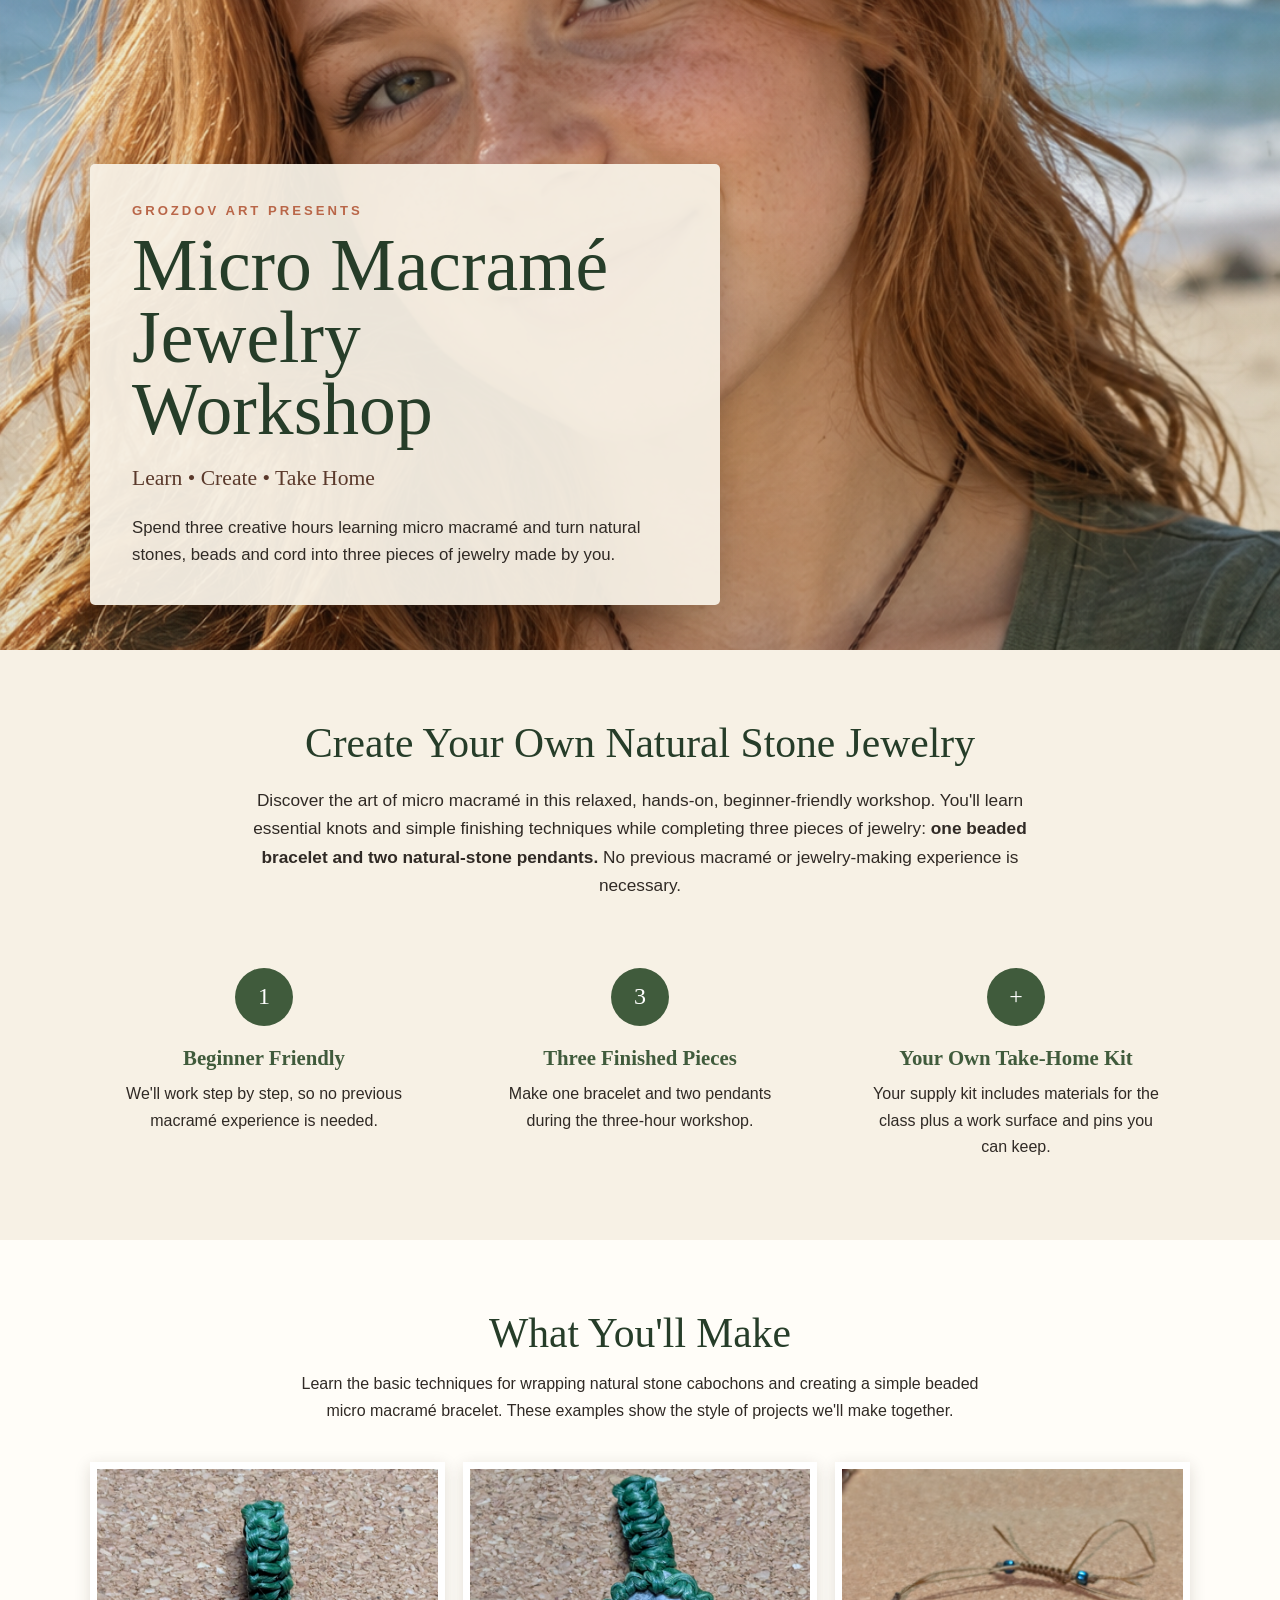
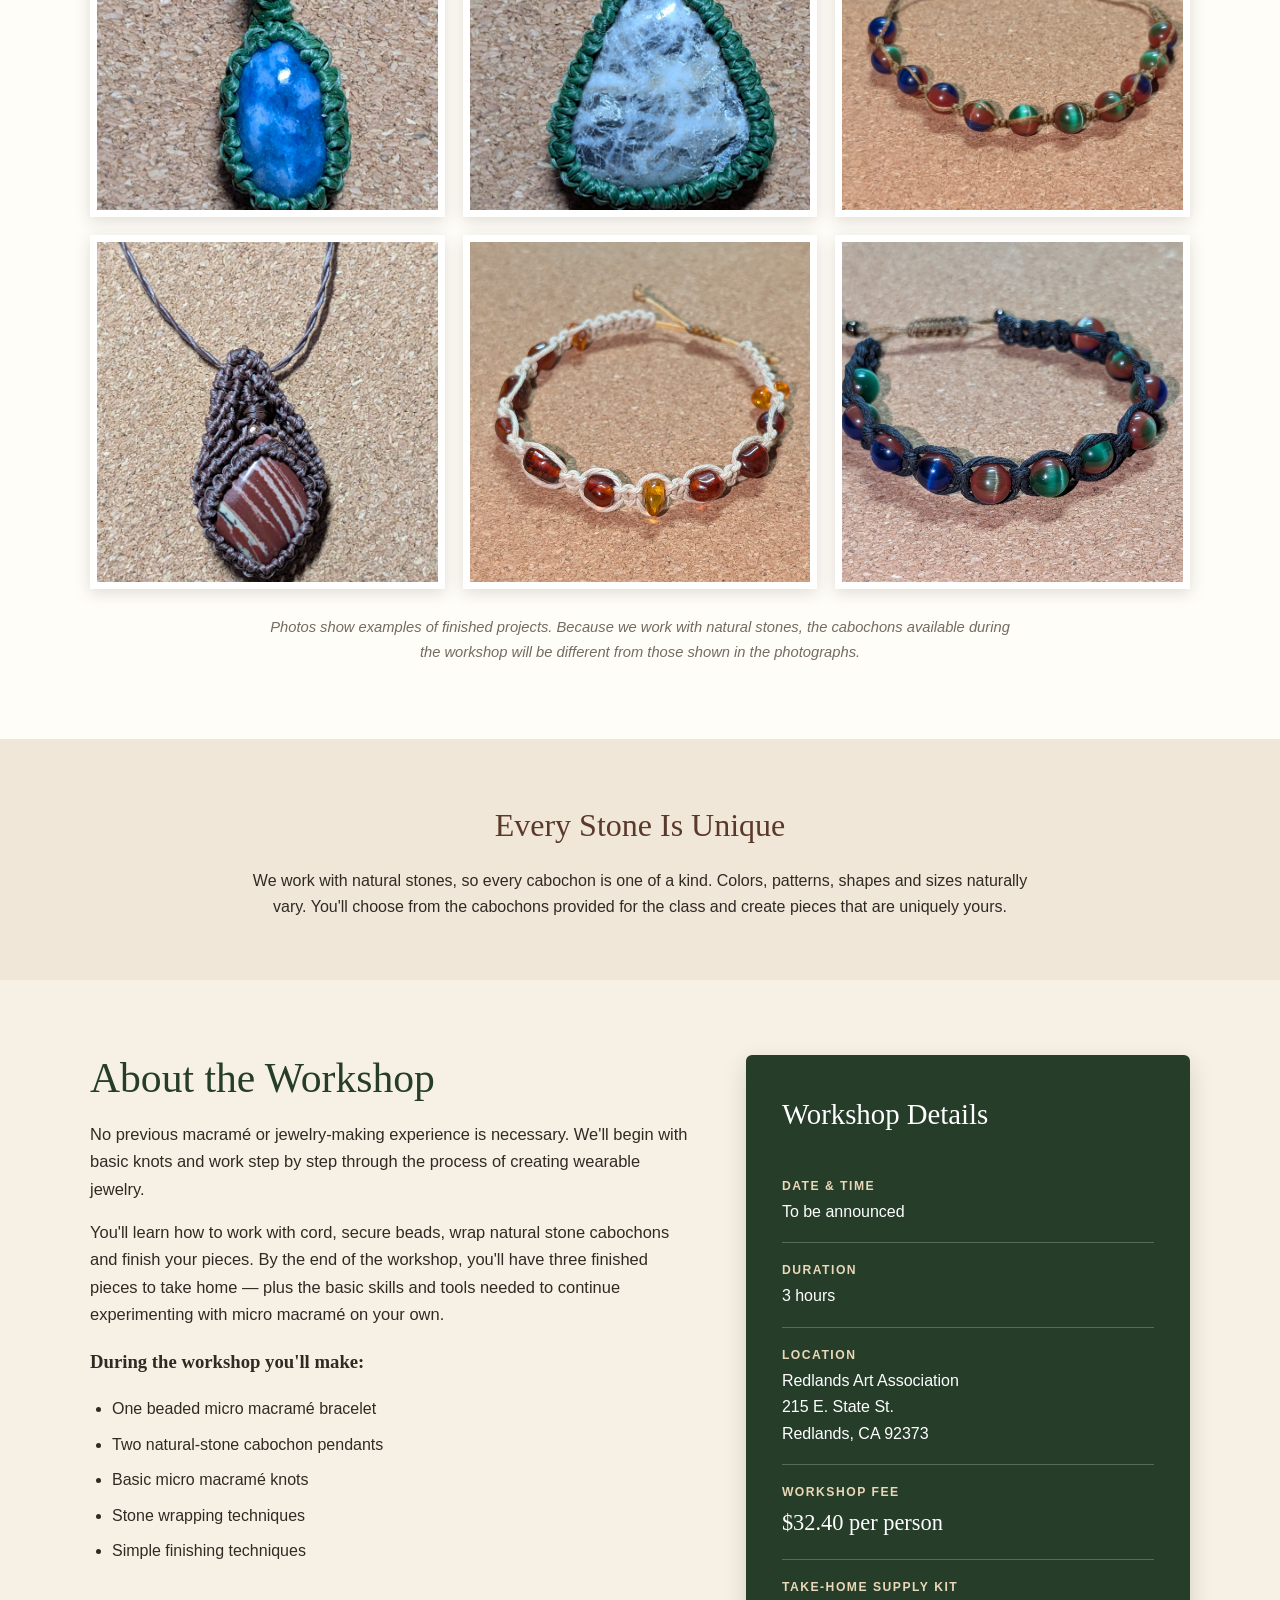
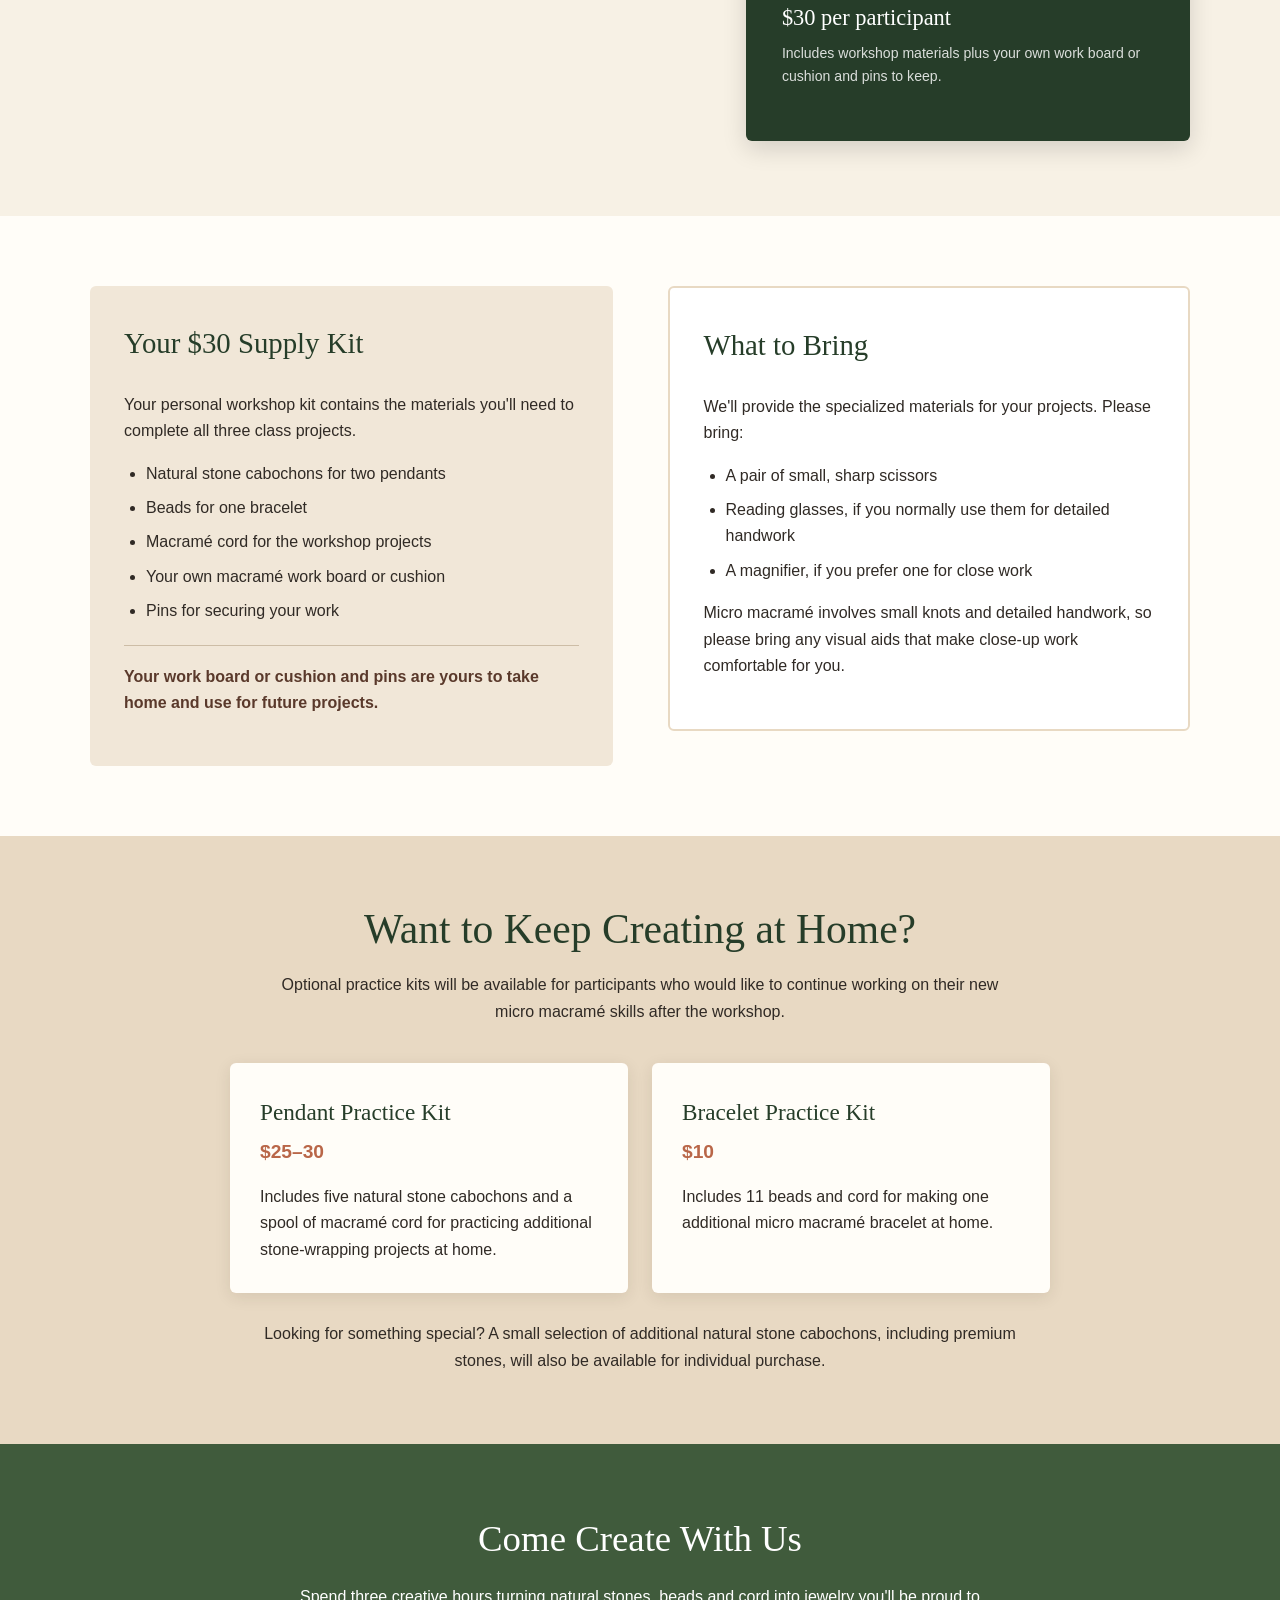
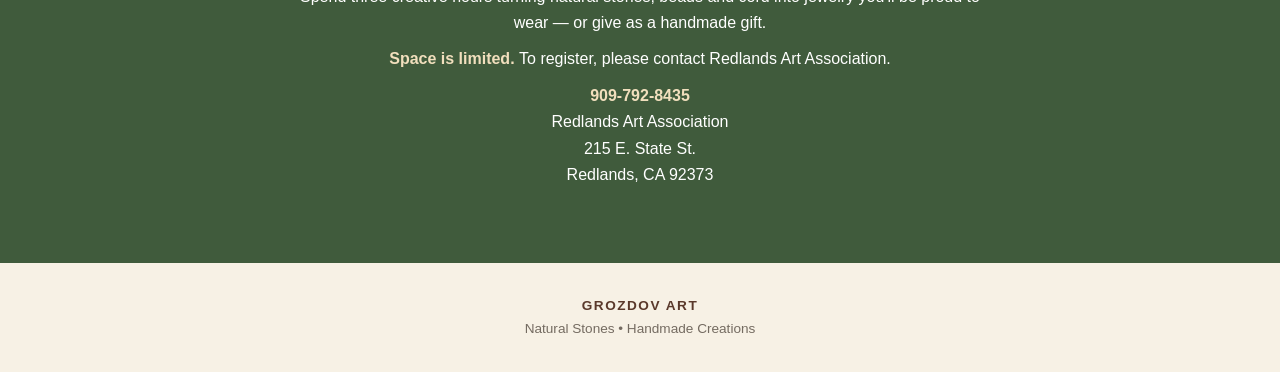
==== micromacrame/index.html @ fa41749c "Update index.html" ====
<!DOCTYPE html>
<html lang="en">
<head>
  <meta charset="UTF-8">
  <meta name="viewport" content="width=device-width, initial-scale=1.0">

  <!-- This page is intended for direct-link workshop promotion only -->
  <meta name="robots" content="noindex, nofollow, noarchive">

  <title>Micro Macramé Jewelry Workshop | Grozdov Art</title>

  <style>
    :root {
      --green: #405b3c;
      --dark-green: #263d29;
      --cream: #f7f1e5;
      --sand: #e8d9c3;
      --light-sand: #f1e7d8;
      --brown: #5a392b;
      --terracotta: #b96648;
      --text: #302a25;
      --muted: #746b61;
      --white: #fffdf8;
    }

    * {
      box-sizing: border-box;
    }

    html {
      scroll-behavior: smooth;
    }

    body {
      margin: 0;
      font-family: Arial, Helvetica, sans-serif;
      color: var(--text);
      background: var(--cream);
      line-height: 1.65;
    }

    img {
      max-width: 100%;
      display: block;
    }

    .container {
      width: min(1100px, 92%);
      margin: 0 auto;
    }

    h1,
    h2,
    h3 {
      font-family: Georgia, "Times New Roman", serif;
    }


    /* =========================
       HERO
       ========================= */

    .hero {
      min-height: 650px;
      display: flex;
      align-items: flex-end;

      background:
        linear-gradient(
          rgba(25, 40, 28, 0.06),
          rgba(25, 40, 28, 0.12)
        ),
        url("macrame-model.png") center 35% / cover no-repeat;
    }

    .hero-box {
      max-width: 630px;
      margin-bottom: 45px;
      padding: 36px 42px;

      background: rgba(247, 241, 229, 0.95);

      border-radius: 5px;

      box-shadow:
        0 8px 30px rgba(0, 0, 0, 0.16);
    }

    .eyebrow {
      color: var(--terracotta);
      text-transform: uppercase;
      letter-spacing: 3px;
      font-weight: bold;
      font-size: 0.82rem;
    }

    h1 {
      margin: 7px 0 8px;

      color: var(--dark-green);

      font-size: clamp(2.5rem, 6vw, 4.6rem);
      line-height: 0.98;
      font-weight: normal;
    }

    .subtitle {
      margin: 16px 0 8px;

      color: var(--brown);

      font-family: Georgia, "Times New Roman", serif;
      font-size: 1.35rem;
    }

    .hero-description {
      margin-bottom: 0;
      font-size: 1.05rem;
    }


    /* =========================
       INTRODUCTION
       ========================= */

    .intro {
      padding: 70px 0 60px;
      text-align: center;
    }

    .section-title {
      margin-top: 0;
      margin-bottom: 18px;

      color: var(--dark-green);

      font-size: clamp(2rem, 4vw, 2.6rem);
      font-weight: normal;
      line-height: 1.15;
    }

    .intro-text {
      max-width: 790px;
      margin: 0 auto;

      font-size: 1.08rem;
    }

    .highlights {
      display: grid;
      grid-template-columns: repeat(3, 1fr);

      gap: 28px;

      margin-top: 48px;
    }

    .highlight {
      padding: 20px 25px;
    }

    .highlight-icon {
      display: flex;
      align-items: center;
      justify-content: center;

      width: 58px;
      height: 58px;

      margin: 0 auto 15px;

      border-radius: 50%;

      background: var(--green);
      color: white;

      font-family: Georgia, serif;
      font-size: 1.5rem;
    }

    .highlight strong {
      display: block;

      margin-bottom: 6px;

      color: var(--green);

      font-family: Georgia, serif;
      font-size: 1.3rem;
    }


    /* =========================
       PROJECT GALLERY
       ========================= */

    .projects {
      padding: 70px 0 75px;

      background: var(--white);
    }

    .projects .section-title {
      text-align: center;
    }

    .projects-intro {
      max-width: 720px;

      margin: -5px auto 38px;

      text-align: center;
    }

    .project-grid {
      display: grid;
      grid-template-columns: repeat(3, 1fr);

      gap: 18px;
    }

    .project-grid img {
      width: 100%;
      aspect-ratio: 1 / 1;

      object-fit: cover;

      border: 7px solid white;

      box-shadow:
        0 4px 15px rgba(50, 35, 20, 0.15);
    }

    .photo-note {
      max-width: 760px;

      margin: 26px auto 0;

      color: var(--muted);

      text-align: center;
      font-size: 0.92rem;
      font-style: italic;
    }


    /* =========================
       NATURAL STONES
       ========================= */

    .stones {
      padding: 60px 0;

      background: var(--light-sand);
    }

    .stones-box {
      max-width: 800px;

      margin: 0 auto;

      text-align: center;
    }

    .stones-box h2 {
      margin: 0 0 15px;

      color: var(--brown);

      font-size: 2rem;
      font-weight: normal;
    }

    .stones-box p {
      margin-bottom: 0;
    }


    /* =========================
       WORKSHOP DETAILS
       ========================= */

    .details {
      padding: 75px 0;

      background: var(--cream);
    }

    .details-grid {
      display: grid;
      grid-template-columns: 1.15fr 0.85fr;

      gap: 55px;

      align-items: start;
    }

    .details p {
      font-size: 1.03rem;
    }

    .learn-list {
      padding-left: 22px;
    }

    .learn-list li {
      margin: 9px 0;
    }


    /* =========================
       INFO CARD
       ========================= */

    .info-card {
      padding: 36px;

      background: var(--dark-green);
      color: white;

      border-radius: 6px;

      box-shadow:
        0 8px 25px rgba(0, 0, 0, 0.14);
    }

    .info-card h2 {
      margin: 0 0 20px;

      color: white;

      font-size: 1.8rem;
      font-weight: normal;
    }

    .info-row {
      padding: 17px 0;

      border-top:
        1px solid rgba(255, 255, 255, 0.23);
    }

    .info-row:first-of-type {
      border-top: none;
    }

    .info-row strong {
      display: block;

      margin-bottom: 3px;

      color: #ead8b8;

      text-transform: uppercase;
      letter-spacing: 1.5px;
      font-size: 0.76rem;
    }

    .price {
      font-family: Georgia, serif;
      font-size: 1.4rem;
    }

    .small {
      display: block;

      margin-top: 5px;

      color: rgba(255, 255, 255, 0.83);

      font-size: 0.88rem;
    }


    /* =========================
       SUPPLY KIT
       ========================= */

    .supply-section {
      padding: 70px 0;

      background: var(--white);
    }

    .supply-grid {
      display: grid;
      grid-template-columns: 1fr 1fr;

      gap: 55px;

      align-items: start;
    }

    .supply-box,
    .bring-box {
      padding: 34px;

      border-radius: 6px;
    }

    .supply-box {
      background: var(--light-sand);
    }

    .bring-box {
      border: 2px solid var(--sand);
      background: white;
    }

    .supply-box h2,
    .bring-box h2 {
      margin-top: 0;

      color: var(--dark-green);

      font-size: 1.8rem;
      font-weight: normal;
    }

    .supply-box ul,
    .bring-box ul {
      padding-left: 22px;
    }

    .supply-box li,
    .bring-box li {
      margin: 8px 0;
    }

    .take-home {
      margin-top: 20px;
      padding-top: 18px;

      border-top: 1px solid #cdbda6;

      color: var(--brown);

      font-weight: bold;
    }


    /* =========================
       OPTIONAL PRACTICE KITS
       ========================= */

    .practice {
      padding: 70px 0;

      background: var(--sand);
    }

    .practice .section-title,
    .practice-intro {
      text-align: center;
    }

    .practice-intro {
      max-width: 730px;

      margin: 0 auto 38px;
    }

    .practice-grid {
      display: grid;
      grid-template-columns: repeat(2, 1fr);

      max-width: 820px;

      gap: 24px;

      margin: 0 auto;
    }

    .practice-card {
      padding: 30px;

      background: var(--white);

      border-radius: 6px;

      box-shadow:
        0 4px 16px rgba(50, 35, 20, 0.10);
    }

    .practice-card h3 {
      margin: 0 0 5px;

      color: var(--dark-green);

      font-size: 1.45rem;
      font-weight: normal;
    }

    .practice-price {
      margin-bottom: 15px;

      color: var(--terracotta);

      font-weight: bold;
      font-size: 1.2rem;
    }

    .practice-card p {
      margin-bottom: 0;
    }

    .premium-note {
      max-width: 800px;

      margin: 28px auto 0;

      text-align: center;
    }


    /* =========================
       REGISTRATION
       ========================= */

    .registration {
      padding: 65px 20px;

      background: var(--green);
      color: white;

      text-align: center;
    }

    .registration h2 {
      margin: 0 0 14px;

      color: white;

      font-size: 2.3rem;
      font-weight: normal;
    }

    .registration p {
      max-width: 690px;

      margin: 10px auto;
    }

    .registration strong {
      color: #f1dfbd;
    }


    /* =========================
       FOOTER
       ========================= */

    footer {
      padding: 32px 20px;

      background: var(--cream);

      color: var(--muted);

      text-align: center;
      font-size: 0.85rem;
    }

    footer strong {
      color: var(--brown);

      letter-spacing: 1.5px;
    }


    /* =========================
       MOBILE
       ========================= */

    @media (max-width: 750px) {

      .hero {
        min-height: 600px;
        background-position: 43% center;
      }

      .hero-box {
        width: calc(100% - 30px);

        margin: 0 15px 20px;

        padding: 26px;
      }

      .highlights,
      .project-grid,
      .details-grid,
      .supply-grid,
      .practice-grid {
        grid-template-columns: 1fr;
      }

      .project-grid {
        max-width: 500px;

        margin-left: auto;
        margin-right: auto;
      }

      .intro,
      .projects,
      .details,
      .supply-section,
      .practice {
        padding-top: 50px;
        padding-bottom: 50px;
      }

      .details-grid,
      .supply-grid {
        gap: 35px;
      }
    }

  </style>
</head>


<body>


  <!-- =========================
       HERO
       ========================= -->

  <header class="hero">

    <div class="container">

      <div class="hero-box">

        <div class="eyebrow">
          Grozdov Art Presents
        </div>

        <h1>
          Micro Macramé<br>
          Jewelry Workshop
        </h1>

        <p class="subtitle">
          Learn • Create • Take Home
        </p>

        <p class="hero-description">
          Spend three creative hours learning micro macramé
          and turn natural stones, beads and cord into
          three pieces of jewelry made by you.
        </p>

      </div>

    </div>

  </header>



  <main>


    <!-- =========================
         INTRODUCTION
         ========================= -->

    <section class="intro">

      <div class="container">

        <h2 class="section-title">
          Create Your Own Natural Stone Jewelry
        </h2>

        <p class="intro-text">
          Discover the art of micro macramé in this relaxed,
          hands-on, beginner-friendly workshop. You'll learn
          essential knots and simple finishing techniques while
          completing three pieces of jewelry:
          <strong>one beaded bracelet and two natural-stone pendants.</strong>
          No previous macramé or jewelry-making experience is necessary.
        </p>


        <div class="highlights">

          <div class="highlight">

            <div class="highlight-icon">
              1
            </div>

            <strong>
              Beginner Friendly
            </strong>

            We'll work step by step, so no previous
            macramé experience is needed.

          </div>


          <div class="highlight">

            <div class="highlight-icon">
              3
            </div>

            <strong>
              Three Finished Pieces
            </strong>

            Make one bracelet and two pendants
            during the three-hour workshop.

          </div>


          <div class="highlight">

            <div class="highlight-icon">
              +
            </div>

            <strong>
              Your Own Take-Home Kit
            </strong>

            Your supply kit includes materials for the class
            plus a work surface and pins you can keep.

          </div>

        </div>

      </div>

    </section>



    <!-- =========================
         PROJECT GALLERY
         ========================= -->

    <section class="projects">

      <div class="container">

        <h2 class="section-title">
          What You'll Make
        </h2>

        <p class="projects-intro">
          Learn the basic techniques for wrapping natural stone
          cabochons and creating a simple beaded micro macramé bracelet.
          These examples show the style of projects we'll make together.
        </p>


        <div class="project-grid">

          <img
            src="pendant-blue.jpg"
            alt="Natural stone micro macrame pendant"
          >

          <img
            src="pendant-stone.jpg"
            alt="Natural stone cabochon wrapped with micro macrame"
          >

          <img
            src="bracelet.jpg"
            alt="Handmade beaded micro macrame bracelet"
          >

          <img
            src="pendant-brown.jpg"
            alt="Brown striped natural stone micro macrame pendant"
          >

          <img
            src="bracelet-amber.jpg"
            alt="Amber colored bead macrame bracelet"
          >

          <img
            src="bracelet-dark.jpg"
            alt="Dark cord handmade macrame bracelet"
          >

        </div>


        <p class="photo-note">
          Photos show examples of finished projects.
          Because we work with natural stones, the cabochons
          available during the workshop will be different
          from those shown in the photographs.
        </p>

      </div>

    </section>



    <!-- =========================
         EVERY STONE IS UNIQUE
         ========================= -->

    <section class="stones">

      <div class="container">

        <div class="stones-box">

          <h2>
            Every Stone Is Unique
          </h2>

          <p>
            We work with natural stones, so every cabochon is
            one of a kind. Colors, patterns, shapes and sizes
            naturally vary. You'll choose from the cabochons
            provided for the class and create pieces that are
            uniquely yours.
          </p>

        </div>

      </div>

    </section>



    <!-- =========================
         WORKSHOP DETAILS
         ========================= -->

    <section class="details">

      <div class="container details-grid">


        <div>

          <h2 class="section-title">
            About the Workshop
          </h2>

          <p>
            No previous macramé or jewelry-making experience
            is necessary. We'll begin with basic knots and work
            step by step through the process of creating wearable
            jewelry.
          </p>

          <p>
            You'll learn how to work with cord, secure beads,
            wrap natural stone cabochons and finish your pieces.
            By the end of the workshop, you'll have three finished
            pieces to take home — plus the basic skills and tools
            needed to continue experimenting with micro macramé
            on your own.
          </p>


          <h3>
            During the workshop you'll make:
          </h3>

          <ul class="learn-list">

            <li>
              One beaded micro macramé bracelet
            </li>

            <li>
              Two natural-stone cabochon pendants
            </li>

            <li>
              Basic micro macramé knots
            </li>

            <li>
              Stone wrapping techniques
            </li>

            <li>
              Simple finishing techniques
            </li>

          </ul>

        </div>



        <aside class="info-card">

          <h2>
            Workshop Details
          </h2>


          <div class="info-row">

            <strong>
              Date & Time
            </strong>

            To be announced

          </div>


          <div class="info-row">

            <strong>
              Duration
            </strong>

            3 hours

          </div>


          <div class="info-row">

            <strong>
              Location
            </strong>

            Redlands Art Association<br>
            215 E. State St.<br>
            Redlands, CA 92373

          </div>


          <div class="info-row">

            <strong>
              Workshop Fee
            </strong>

            <span class="price">
              $32.40 per person
            </span>

          </div>


          <div class="info-row">

            <strong>
              Take-Home Supply Kit
            </strong>

            <span class="price">
              $30 per participant
            </span>

            <span class="small">
              Includes workshop materials plus your own
              work board or cushion and pins to keep.
            </span>

          </div>

        </aside>


      </div>

    </section>



    <!-- =========================
         SUPPLIES / WHAT TO BRING
         ========================= -->

    <section class="supply-section">

      <div class="container supply-grid">


        <div class="supply-box">

          <h2>
            Your $30 Supply Kit
          </h2>

          <p>
            Your personal workshop kit contains the materials
            you'll need to complete all three class projects.
          </p>


          <ul>

            <li>
              Natural stone cabochons for two pendants
            </li>

            <li>
              Beads for one bracelet
            </li>

            <li>
              Macramé cord for the workshop projects
            </li>

            <li>
              Your own macramé work board or cushion
            </li>

            <li>
              Pins for securing your work
            </li>

          </ul>


          <p class="take-home">
            Your work board or cushion and pins are yours
            to take home and use for future projects.
          </p>

        </div>



        <div class="bring-box">

          <h2>
            What to Bring
          </h2>

          <p>
            We'll provide the specialized materials for
            your projects. Please bring:
          </p>


          <ul>

            <li>
              A pair of small, sharp scissors
            </li>

            <li>
              Reading glasses, if you normally use them
              for detailed handwork
            </li>

            <li>
              A magnifier, if you prefer one for close work
            </li>

          </ul>


          <p>
            Micro macramé involves small knots and detailed
            handwork, so please bring any visual aids that
            make close-up work comfortable for you.
          </p>

        </div>


      </div>

    </section>



    <!-- =========================
         OPTIONAL PRACTICE KITS
         ========================= -->

    <section class="practice">

      <div class="container">

        <h2 class="section-title">
          Want to Keep Creating at Home?
        </h2>

        <p class="practice-intro">
          Optional practice kits will be available for participants
          who would like to continue working on their new
          micro macramé skills after the workshop.
        </p>


        <div class="practice-grid">


          <div class="practice-card">

            <h3>
              Pendant Practice Kit
            </h3>

            <div class="practice-price">
              $25–30
            </div>

            <p>
              Includes five natural stone cabochons
              and a spool of macramé cord for practicing
              additional stone-wrapping projects at home.
            </p>

          </div>



          <div class="practice-card">

            <h3>
              Bracelet Practice Kit
            </h3>

            <div class="practice-price">
              $10
            </div>

            <p>
              Includes 11 beads and cord for making
              one additional micro macramé bracelet
              at home.
            </p>

          </div>


        </div>


        <p class="premium-note">
          Looking for something special?
          A small selection of additional natural stone
          cabochons, including premium stones, will also
          be available for individual purchase.
        </p>

      </div>

    </section>



    <!-- =========================
         REGISTRATION
         ========================= -->

    <section class="registration">

      <h2>
        Come Create With Us
      </h2>

      <p>
        Spend three creative hours turning natural stones,
        beads and cord into jewelry you'll be proud to wear
        — or give as a handmade gift.
      </p>

      <p>
        <strong>
          Space is limited.
        </strong>
        To register, please contact Redlands Art Association.
      </p>

      <p>
        <strong>
          909-792-8435
        </strong>
        <br>

        Redlands Art Association<br>
        215 E. State St.<br>
        Redlands, CA 92373
      </p>

    </section>


  </main>



  <!-- =========================
       FOOTER
       ========================= -->

  <footer>

    <strong>
      GROZDOV ART
    </strong>

    <br>

    Natural Stones • Handmade Creations

  </footer>


</body>
</html>
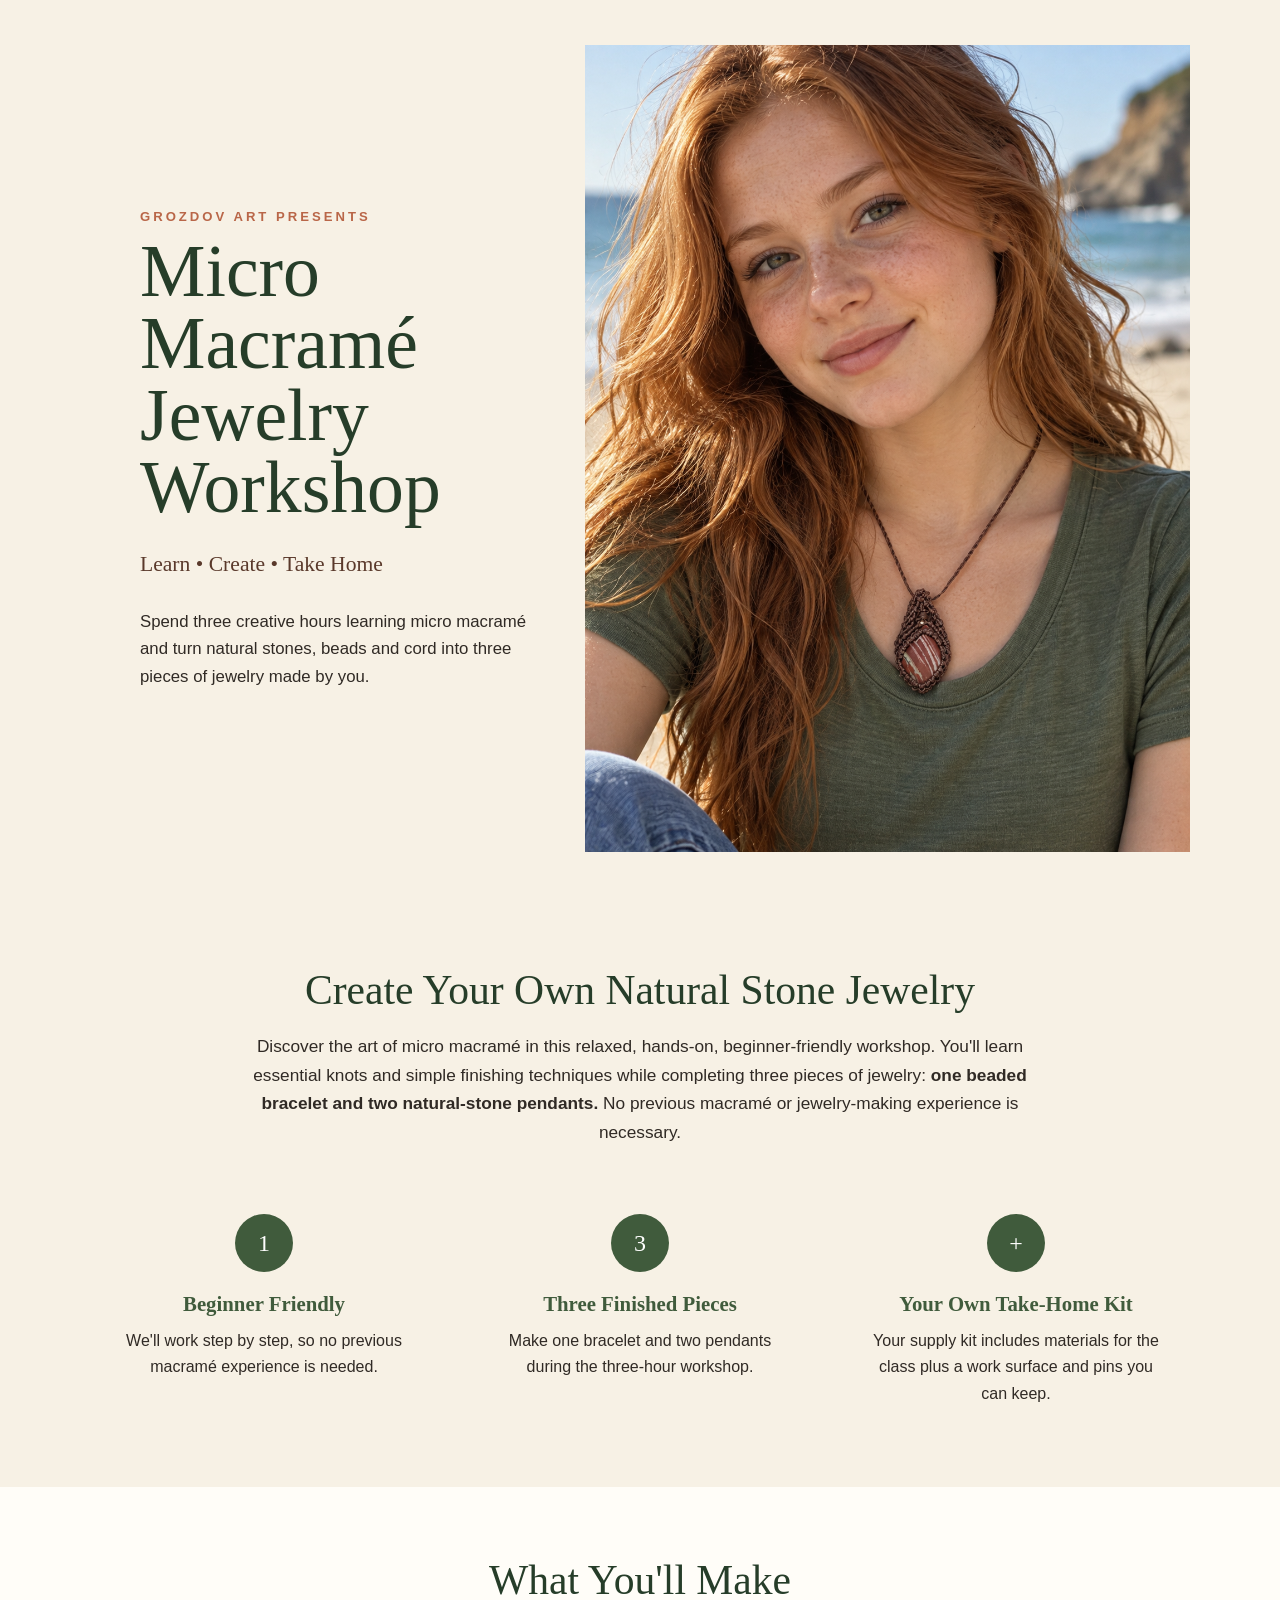
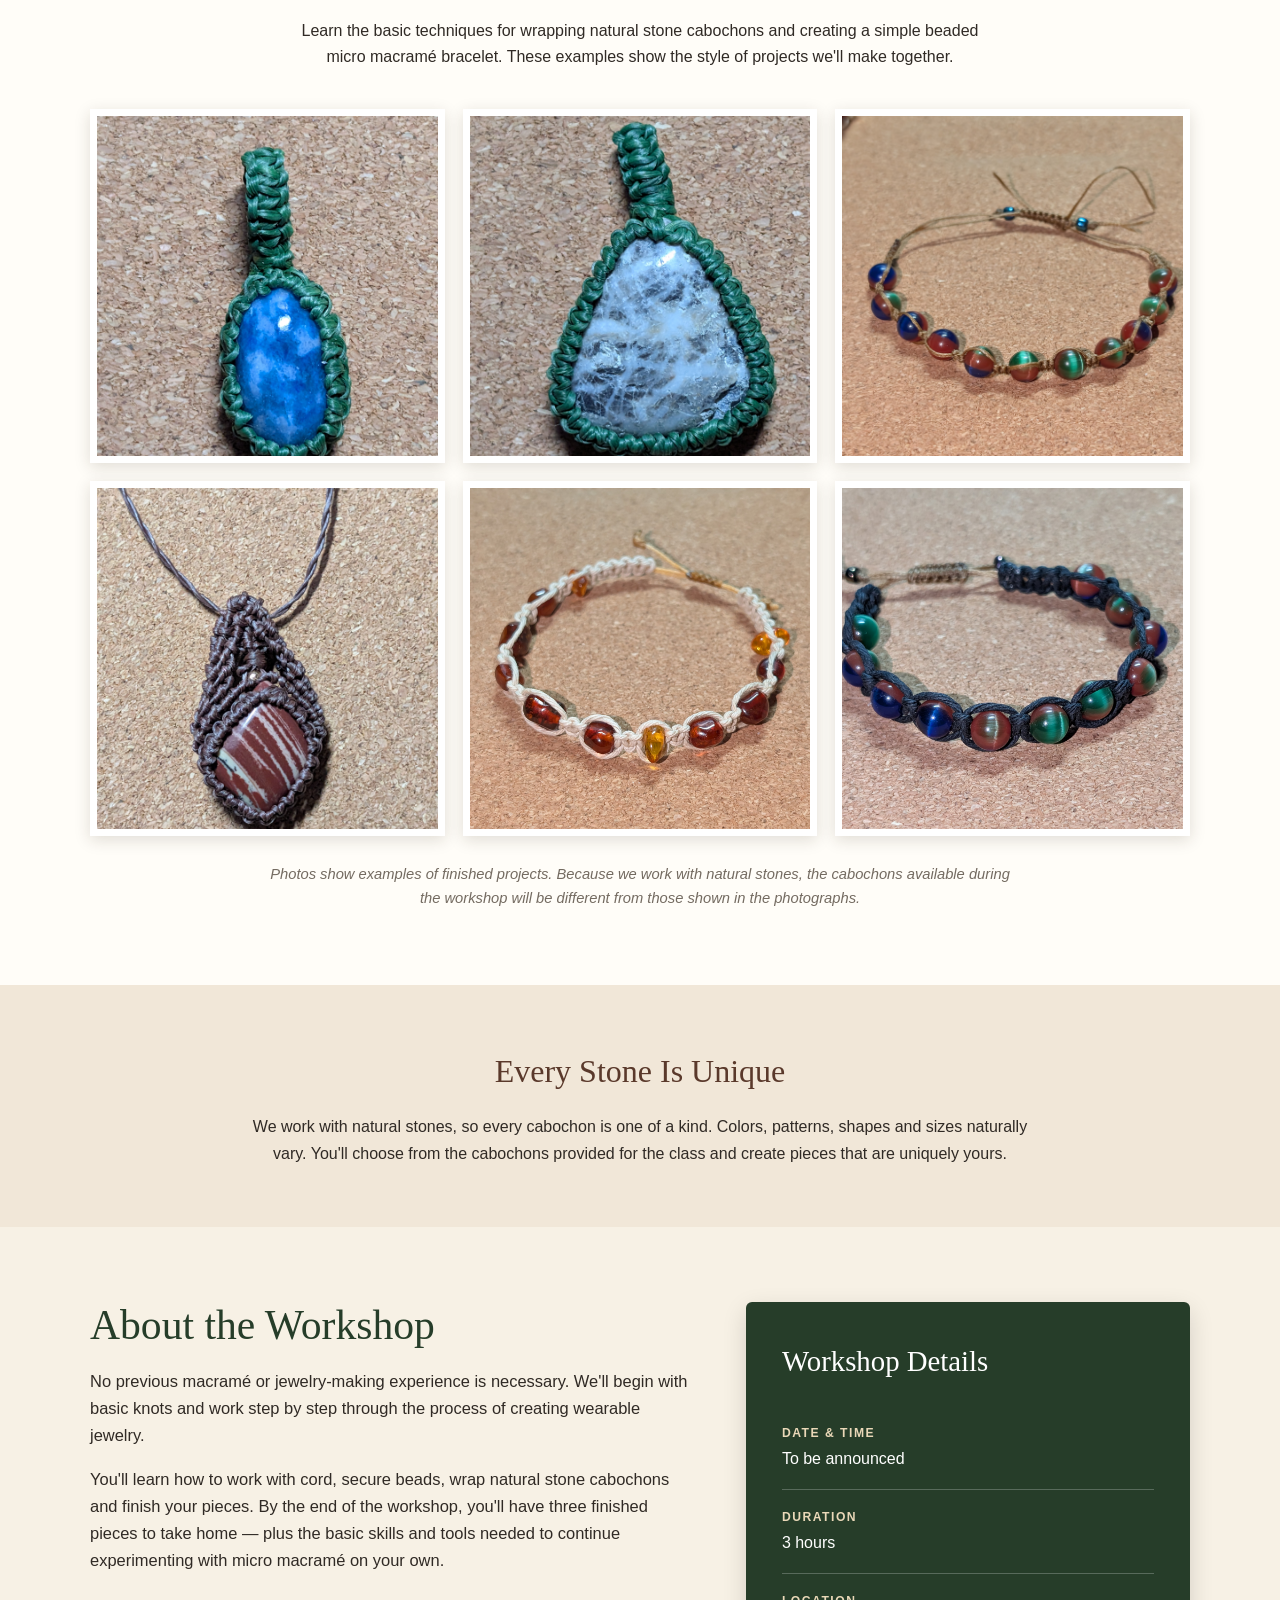
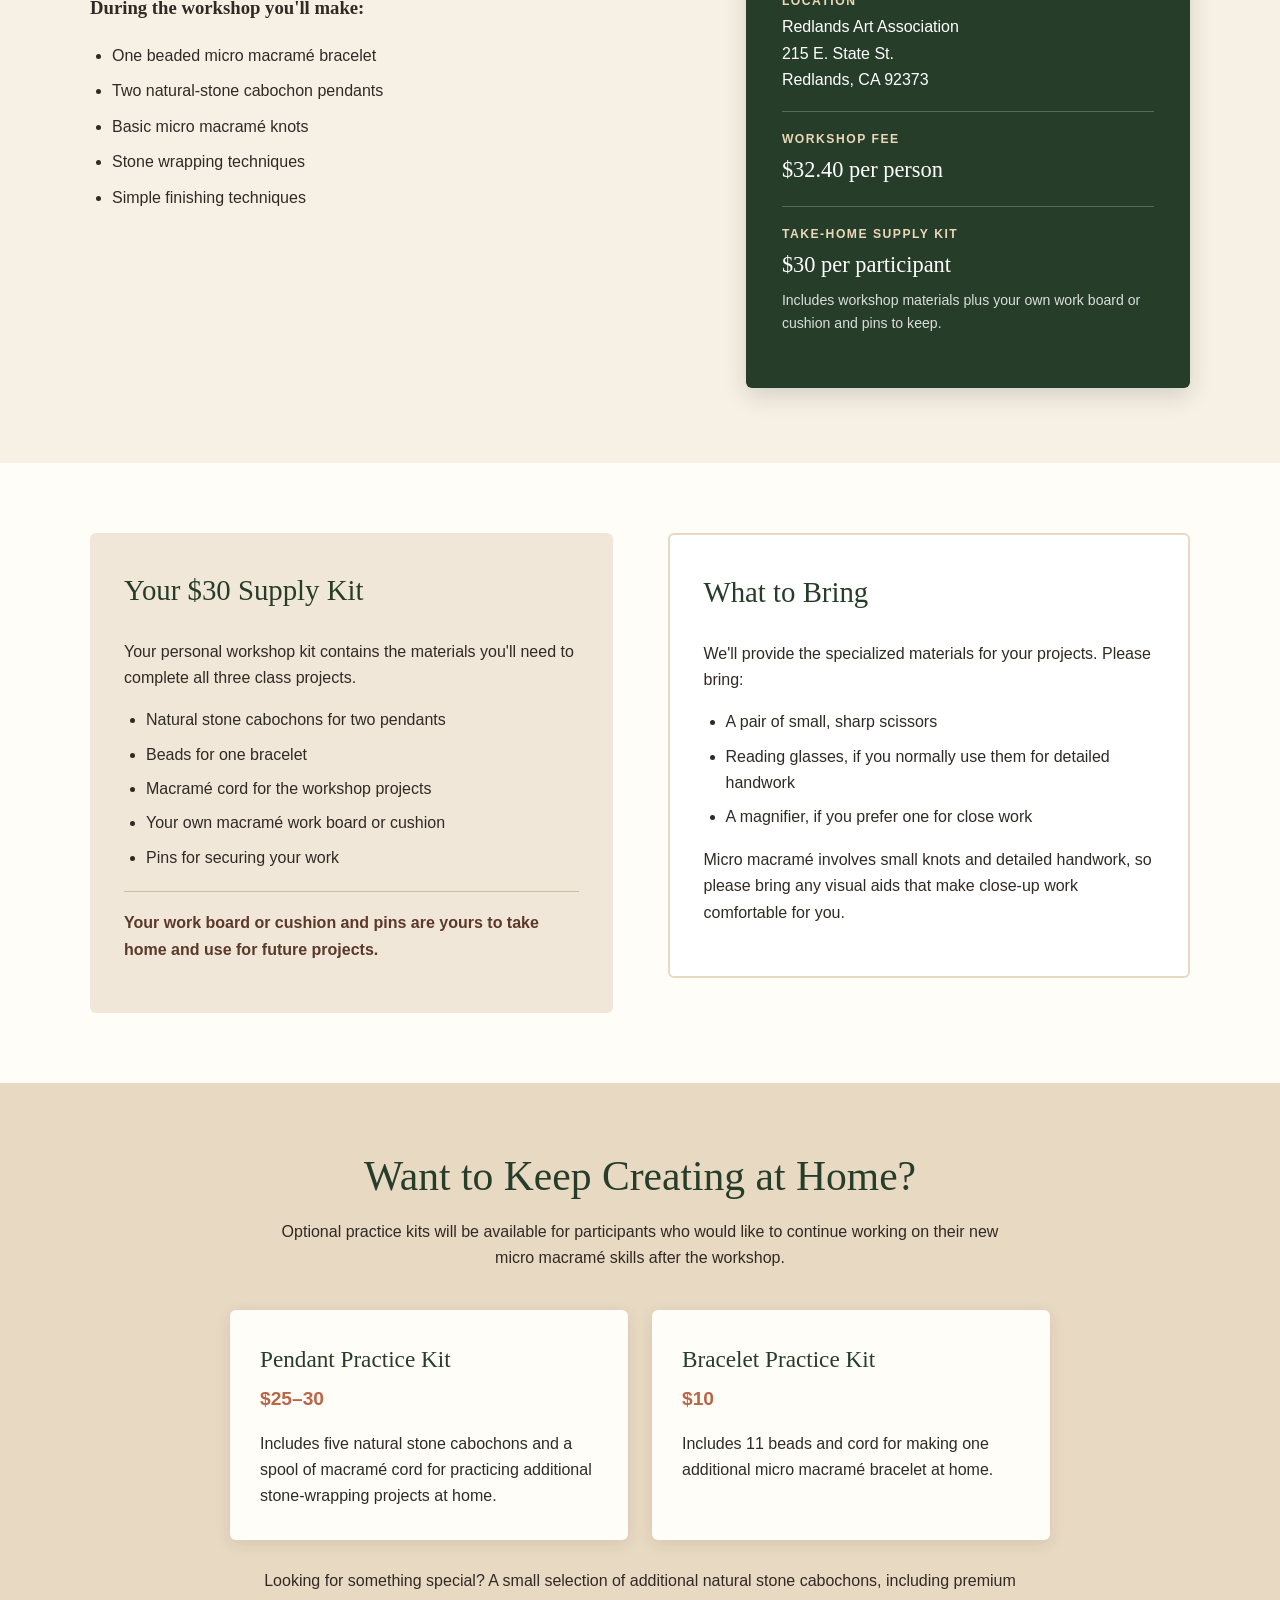
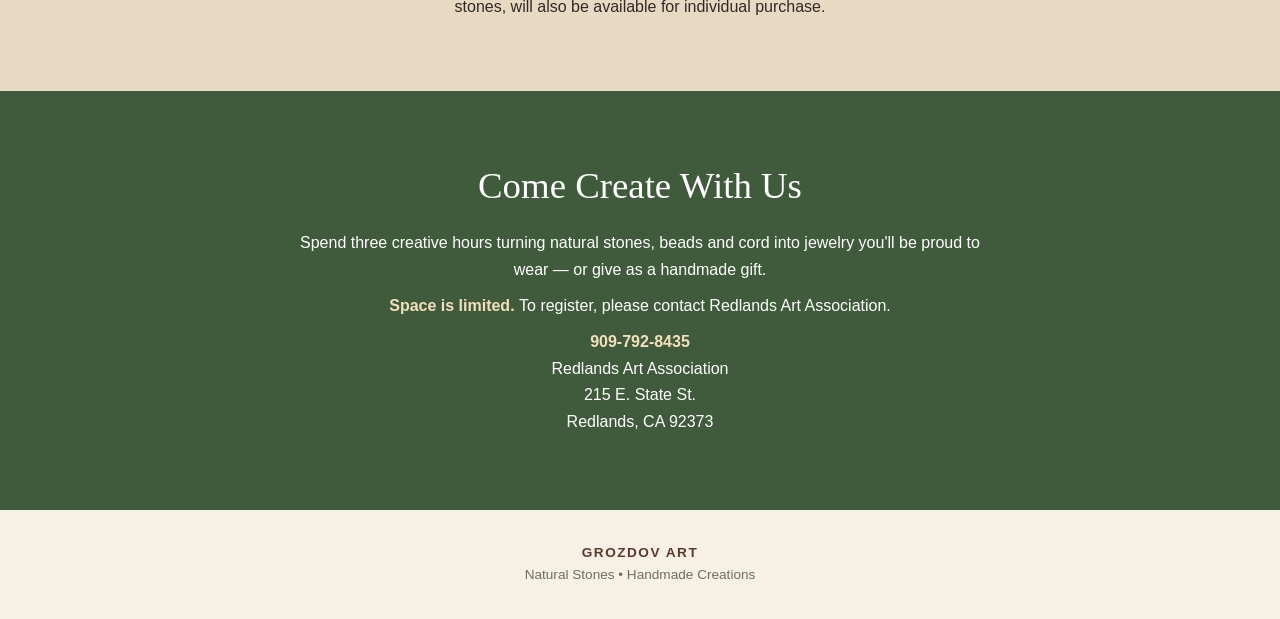
==== commit 883d01d0: "Update index.html" ====
--- a/micromacrame/index.html
+++ b/micromacrame/index.html
@@ -61,30 +61,43 @@
        ========================= */
 
     .hero {
-      min-height: 650px;
-      display: flex;
-      align-items: flex-end;
-
-      background:
-        linear-gradient(
-          rgba(25, 40, 28, 0.06),
-          rgba(25, 40, 28, 0.12)
-        ),
-        url("macrame-model.png") center 35% / cover no-repeat;
-    }
-
-    .hero-box {
-      max-width: 630px;
-      margin-bottom: 45px;
-      padding: 36px 42px;
-
-      background: rgba(247, 241, 229, 0.95);
-
-      border-radius: 5px;
-
-      box-shadow:
-        0 8px 30px rgba(0, 0, 0, 0.16);
-    }
+  background: var(--cream);
+  padding: 45px 0;
+}
+
+.hero .container {
+  display: grid;
+  grid-template-columns: 0.9fr 1.1fr;
+  max-width: 1200px;
+  min-height: 570px;
+  align-items: stretch;
+}
+
+.hero-box {
+  margin: 0;
+  padding: 55px 50px;
+
+  display: flex;
+  flex-direction: column;
+  justify-content: center;
+
+  background: var(--cream);
+  box-shadow: none;
+  border-radius: 0;
+}
+
+.hero-photo {
+  min-height: 570px;
+}
+
+.hero-photo img {
+  width: 100%;
+  height: 100%;
+  object-fit: cover;
+
+  /* Show the face AND the pendant */
+  object-position: center center;
+}
 
     .eyebrow {
       color: var(--terracotta);
@@ -572,50 +585,63 @@
        MOBILE
        ========================= */
 
-    @media (max-width: 750px) {
-
-      .hero {
-        min-height: 600px;
-        background-position: 43% center;
-      }
-
-      .hero-box {
-        width: calc(100% - 30px);
-
-        margin: 0 15px 20px;
-
-        padding: 26px;
-      }
-
-      .highlights,
-      .project-grid,
-      .details-grid,
-      .supply-grid,
-      .practice-grid {
-        grid-template-columns: 1fr;
-      }
-
-      .project-grid {
-        max-width: 500px;
-
-        margin-left: auto;
-        margin-right: auto;
-      }
-
-      .intro,
-      .projects,
-      .details,
-      .supply-section,
-      .practice {
-        padding-top: 50px;
-        padding-bottom: 50px;
-      }
-
-      .details-grid,
-      .supply-grid {
-        gap: 35px;
-      }
-    }
+   @media (max-width: 750px) {
+
+  .hero {
+    padding: 0;
+  }
+
+  .hero .container {
+    width: 100%;
+    display: flex;
+    flex-direction: column;
+    min-height: auto;
+  }
+
+  .hero-box {
+    width: 100%;
+    margin: 0;
+    padding: 38px 25px;
+  }
+
+  .hero-photo {
+    min-height: 0;
+  }
+
+  .hero-photo img {
+    width: 100%;
+    height: auto;
+    object-fit: contain;
+  }
+
+  .highlights,
+  .project-grid,
+  .details-grid,
+  .supply-grid,
+  .practice-grid {
+    grid-template-columns: 1fr;
+  }
+
+  .project-grid {
+    max-width: 500px;
+    margin-left: auto;
+    margin-right: auto;
+  }
+
+  .intro,
+  .projects,
+  .details,
+  .supply-section,
+  .practice {
+    padding-top: 50px;
+    padding-bottom: 50px;
+  }
+
+  .details-grid,
+  .supply-grid {
+    gap: 35px;
+  }
+}
 
   </style>
 </head>
@@ -628,36 +654,43 @@
        HERO
        ========================= -->
 
-  <header class="hero">
-
-    <div class="container">
-
-      <div class="hero-box">
-
-        <div class="eyebrow">
-          Grozdov Art Presents
-        </div>
-
-        <h1>
-          Micro Macramé<br>
-          Jewelry Workshop
-        </h1>
-
-        <p class="subtitle">
-          Learn • Create • Take Home
-        </p>
-
-        <p class="hero-description">
-          Spend three creative hours learning micro macramé
-          and turn natural stones, beads and cord into
-          three pieces of jewelry made by you.
-        </p>
-
+ <header class="hero">
+
+  <div class="container">
+
+    <div class="hero-box">
+
+      <div class="eyebrow">
+        Grozdov Art Presents
       </div>
 
+      <h1>
+        Micro Macramé<br>
+        Jewelry Workshop
+      </h1>
+
+      <p class="subtitle">
+        Learn • Create • Take Home
+      </p>
+
+      <p class="hero-description">
+        Spend three creative hours learning micro macramé
+        and turn natural stones, beads and cord into
+        three pieces of jewelry made by you.
+      </p>
+
     </div>
 
-  </header>
+    <div class="hero-photo">
+      <img
+        src="macrame-model.png"
+        alt="Model wearing a natural stone micro macrame pendant"
+      >
+    </div>
+
+  </div>
+
+</header>
 
 
 
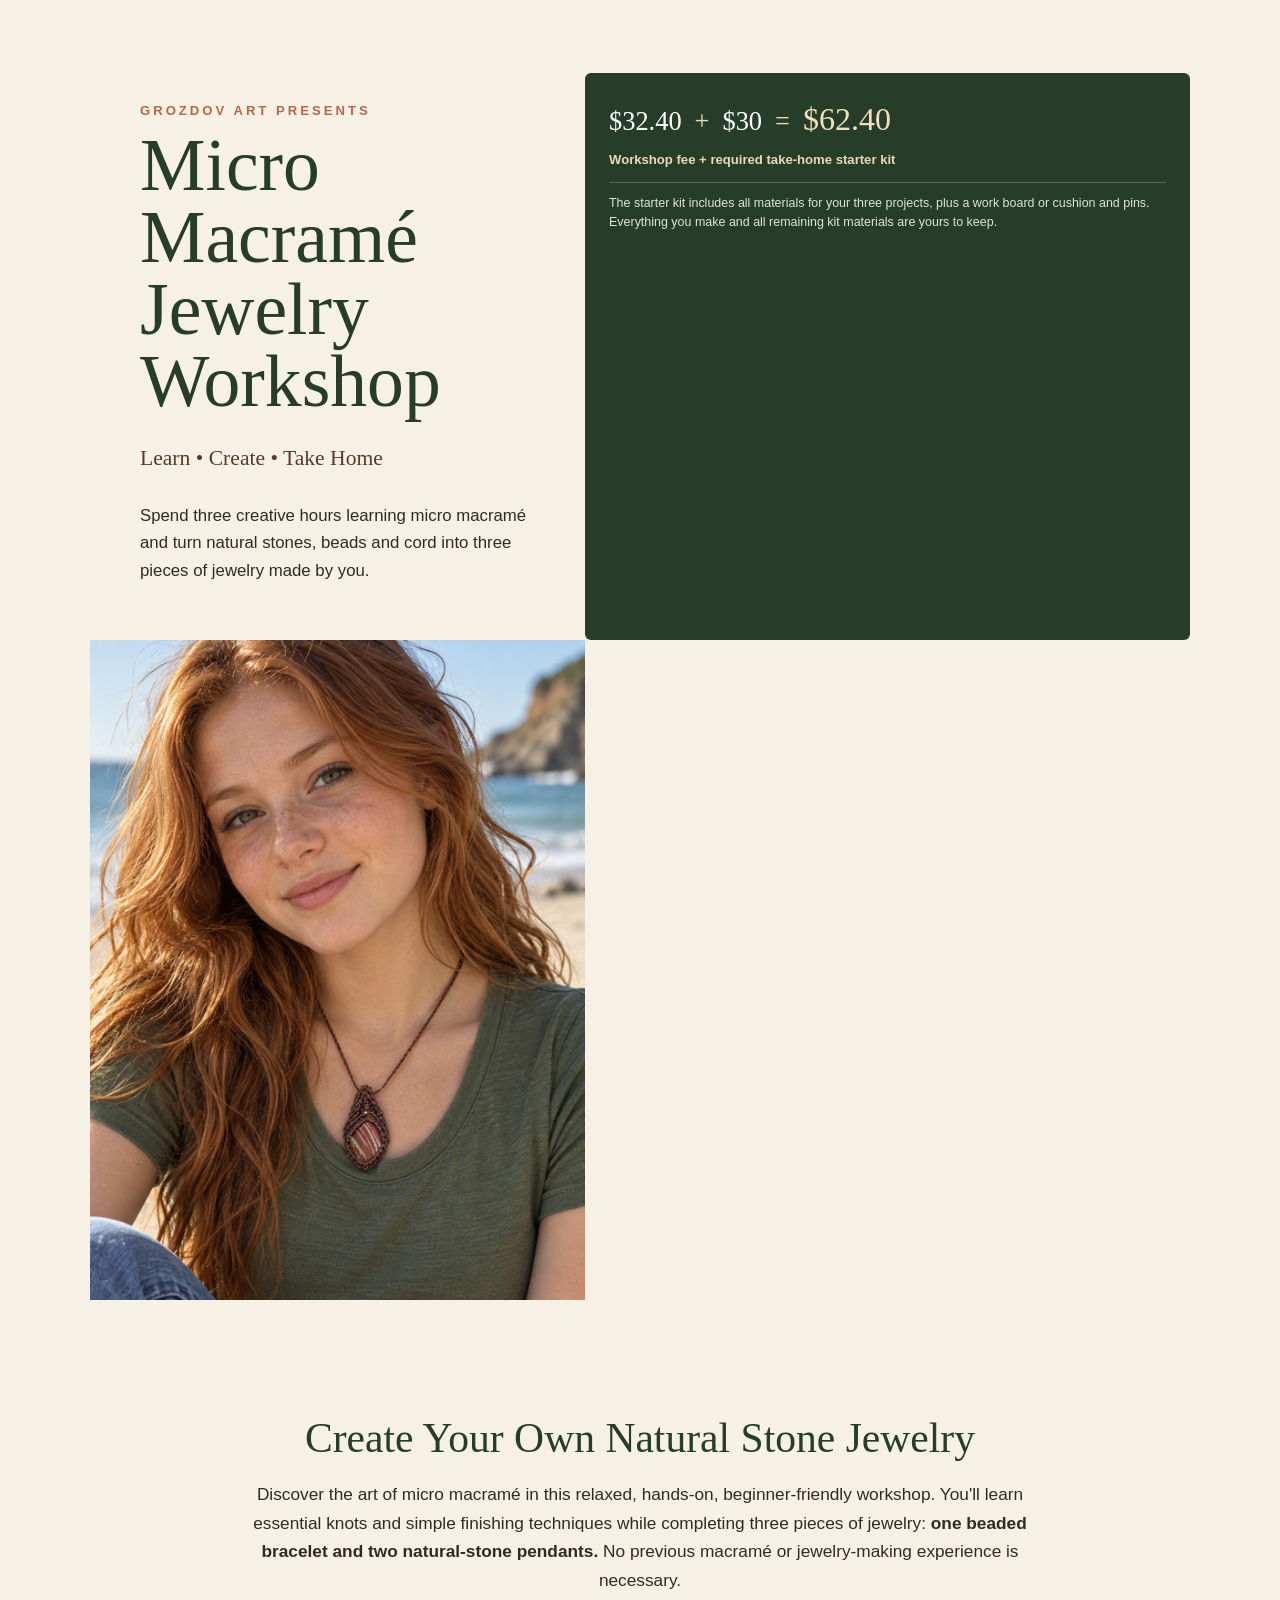
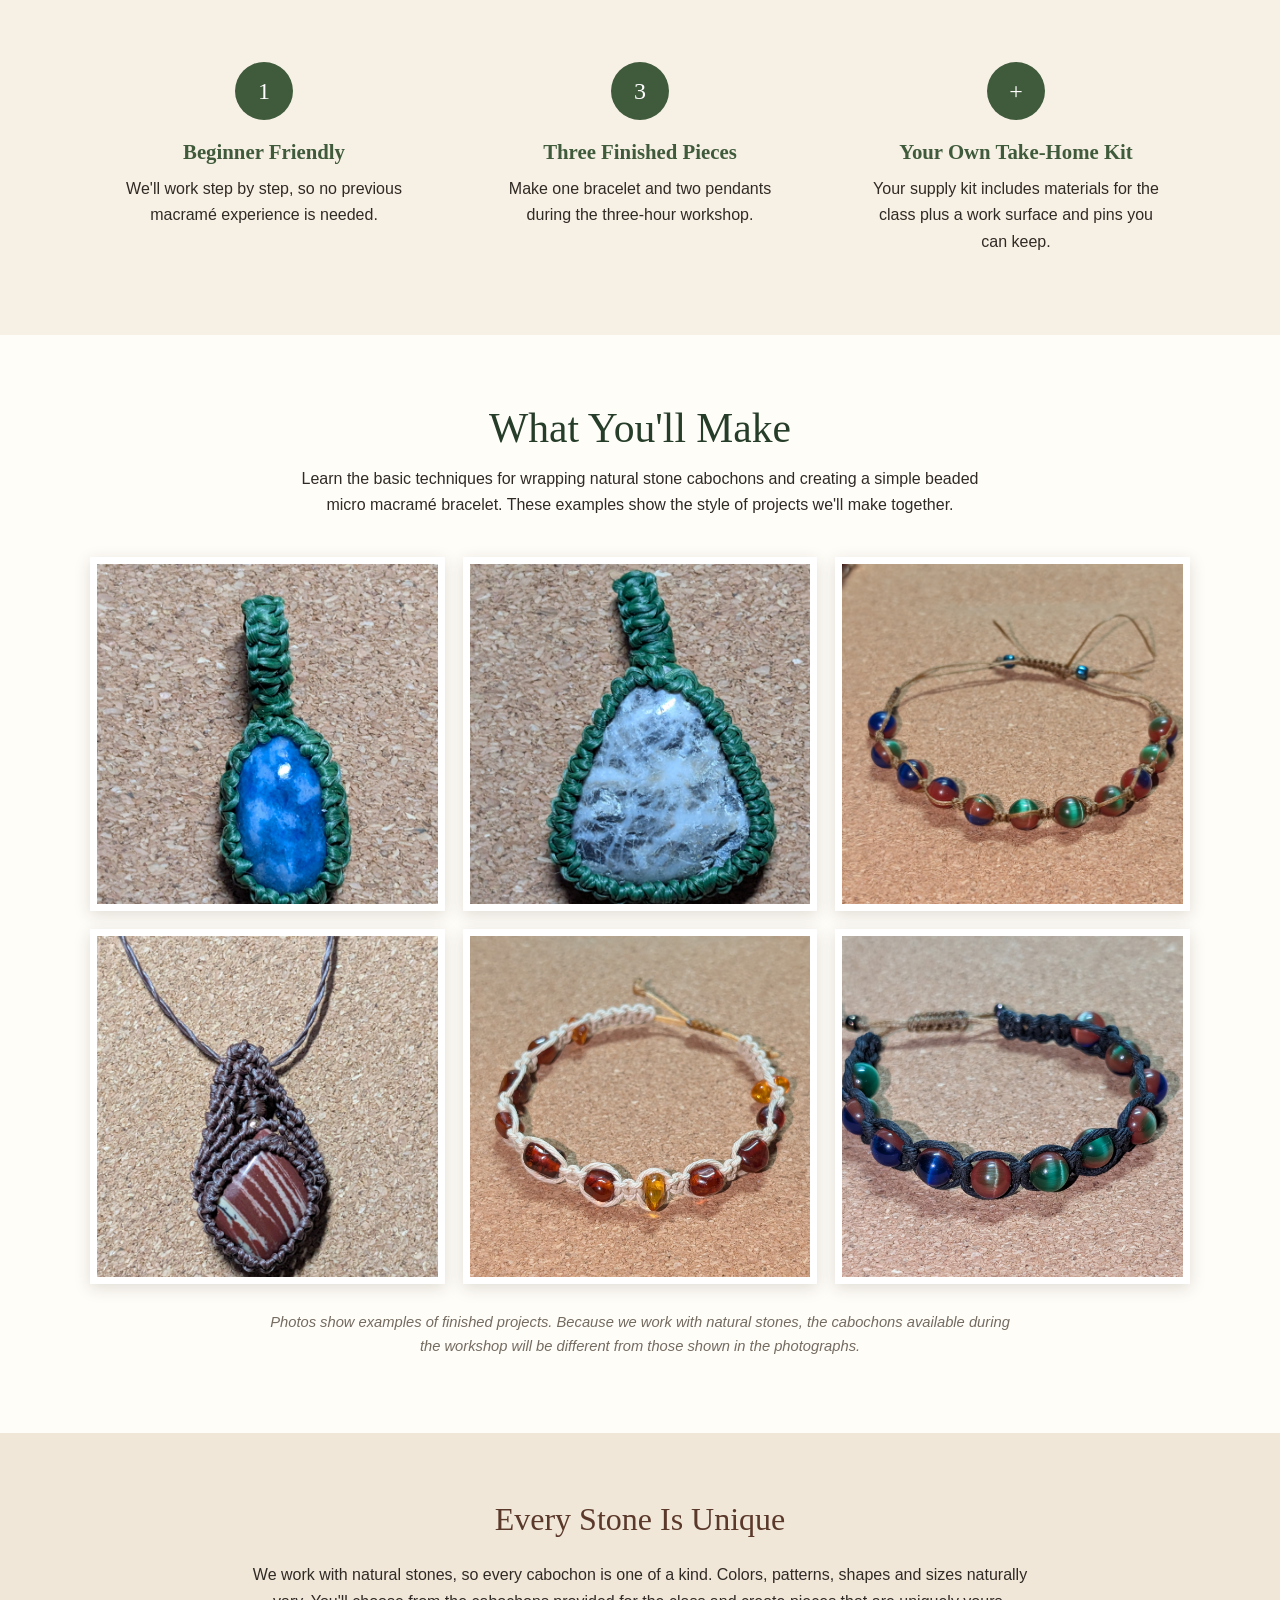
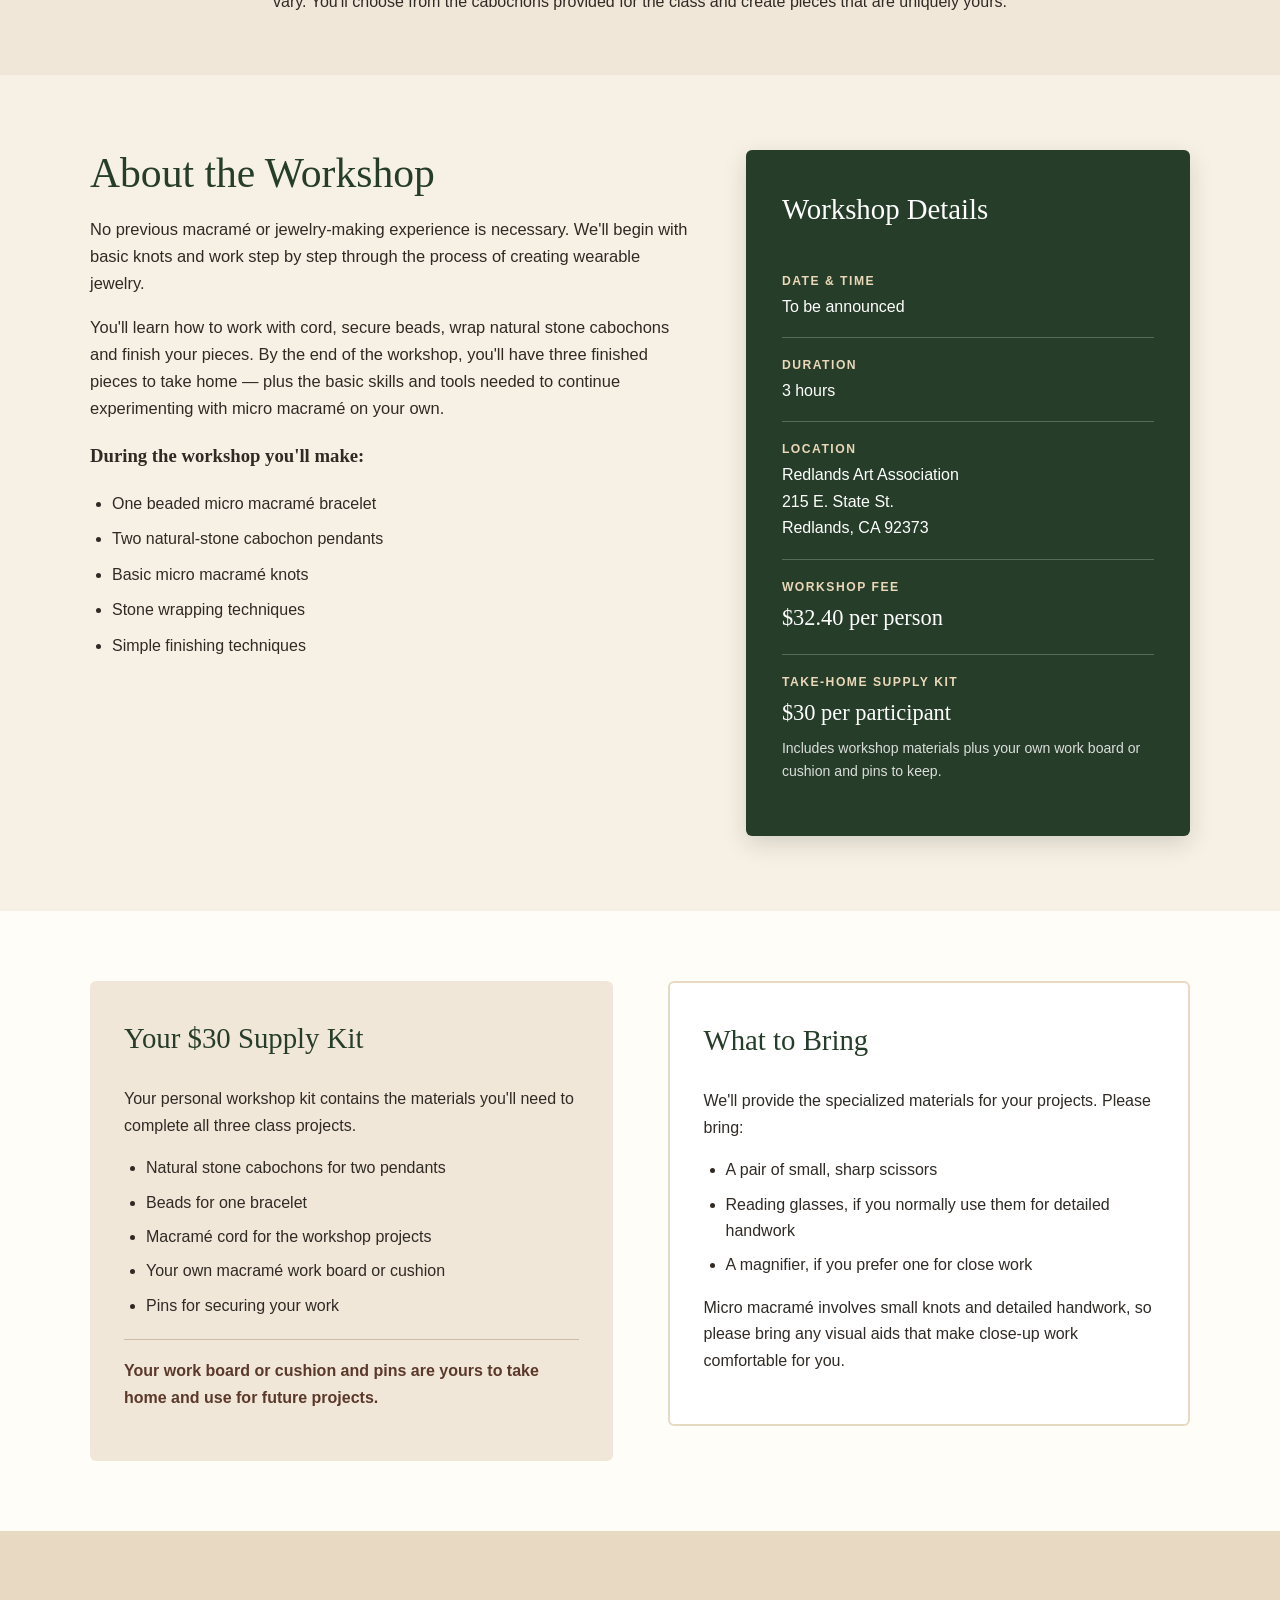
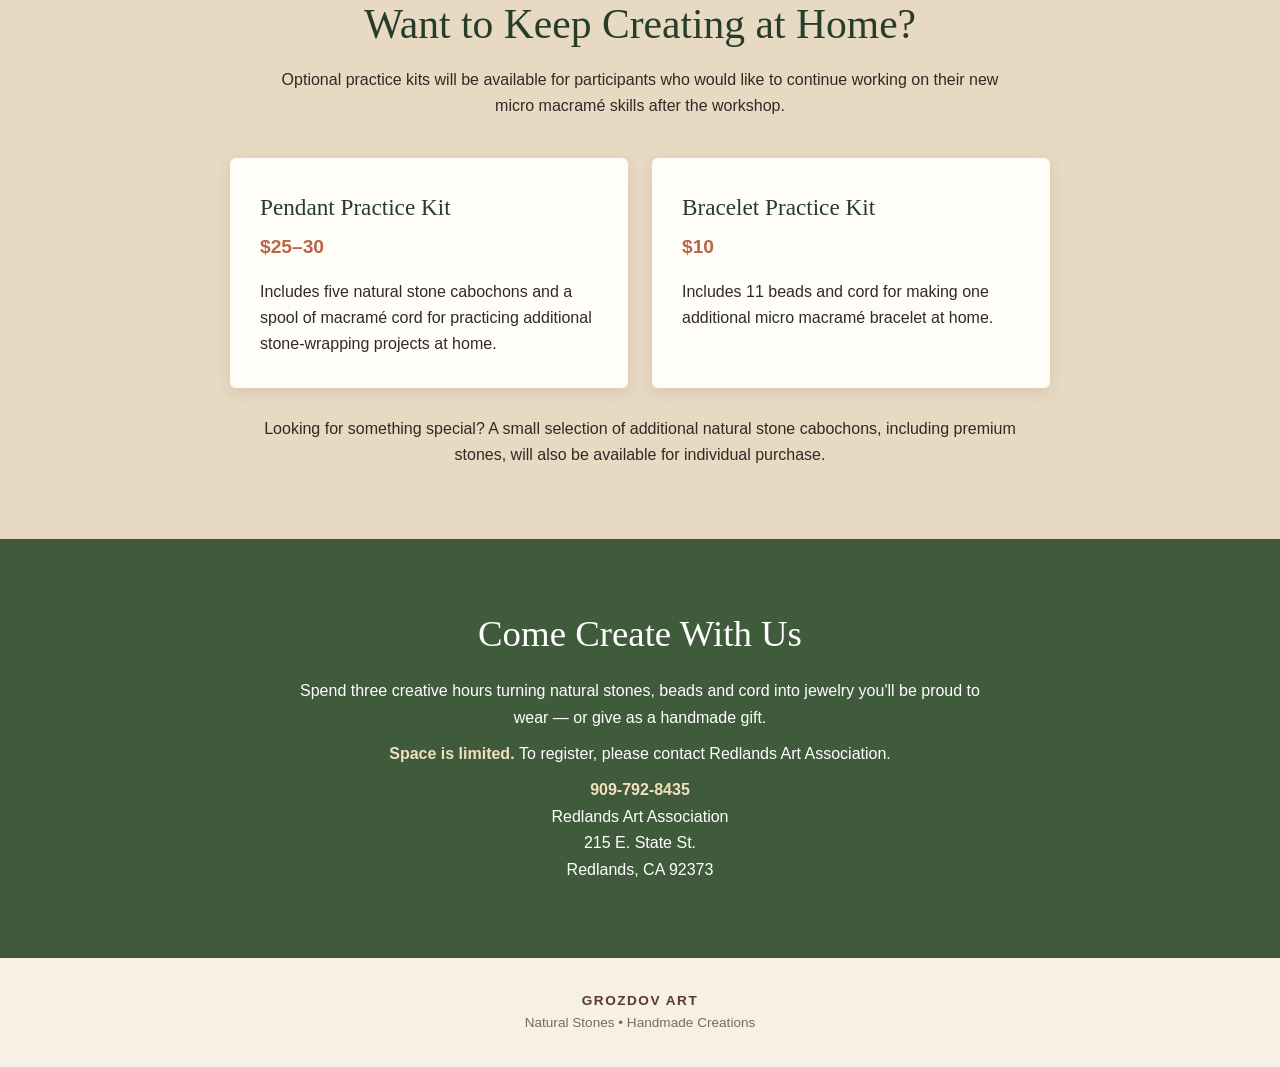
==== commit 142be6f2: "Update index.html" ====
--- a/micromacrame/index.html
+++ b/micromacrame/index.html
@@ -131,6 +131,54 @@
       font-size: 1.05rem;
     }
 
+    .hero-price {
+  margin-top: 28px;
+  padding: 20px 24px;
+
+  background: var(--dark-green);
+  color: white;
+
+  border-radius: 6px;
+}
+
+.hero-price-line {
+  display: flex;
+  align-items: baseline;
+  gap: 13px;
+
+  font-family: Georgia, "Times New Roman", serif;
+  font-size: 1.65rem;
+}
+
+.hero-price-line b {
+  color: #ead8b8;
+  font-weight: normal;
+}
+
+.hero-total {
+  color: #f1dfbd;
+  font-size: 2rem;
+}
+
+.hero-price-labels {
+  margin-top: 3px;
+
+  color: #ead8b8;
+  font-size: 0.82rem;
+  font-weight: bold;
+}
+
+.hero-price-note {
+  margin-top: 12px;
+  padding-top: 11px;
+
+  border-top: 1px solid rgba(255,255,255,0.22);
+
+  color: rgba(255,255,255,0.85);
+  font-size: 0.78rem;
+  line-height: 1.45;
+}
+
 
     /* =========================
        INTRODUCTION
@@ -680,6 +728,27 @@
       </p>
 
     </div>
+    <div class="hero-price">
+
+  <div class="hero-price-line">
+    <span>$32.40</span>
+    <b>+</b>
+    <span>$30</span>
+    <b>=</b>
+    <span class="hero-total">$62.40</span>
+  </div>
+
+  <div class="hero-price-labels">
+    Workshop fee + required take-home starter kit
+  </div>
+
+  <div class="hero-price-note">
+    The starter kit includes all materials for your three projects,
+    plus a work board or cushion and pins. Everything you make
+    and all remaining kit materials are yours to keep.
+  </div>
+
+</div>
 
     <div class="hero-photo">
       <img
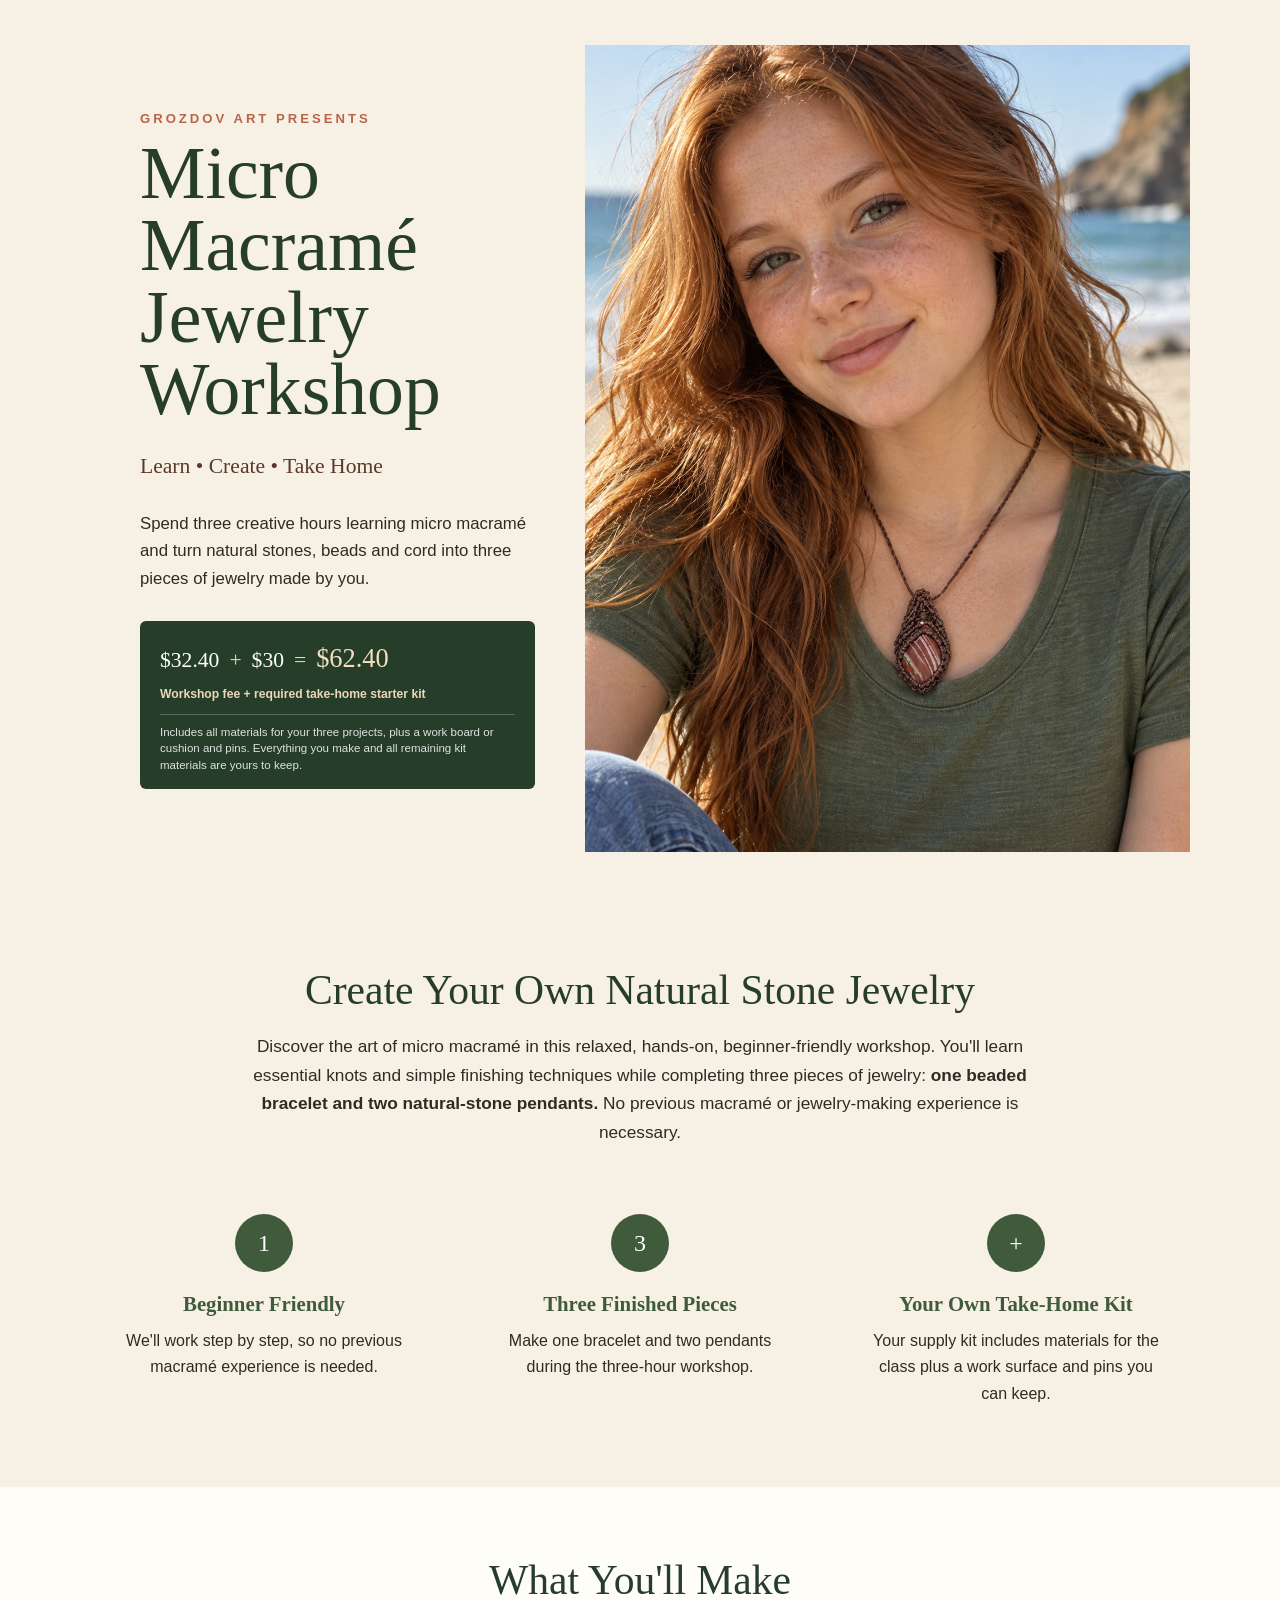
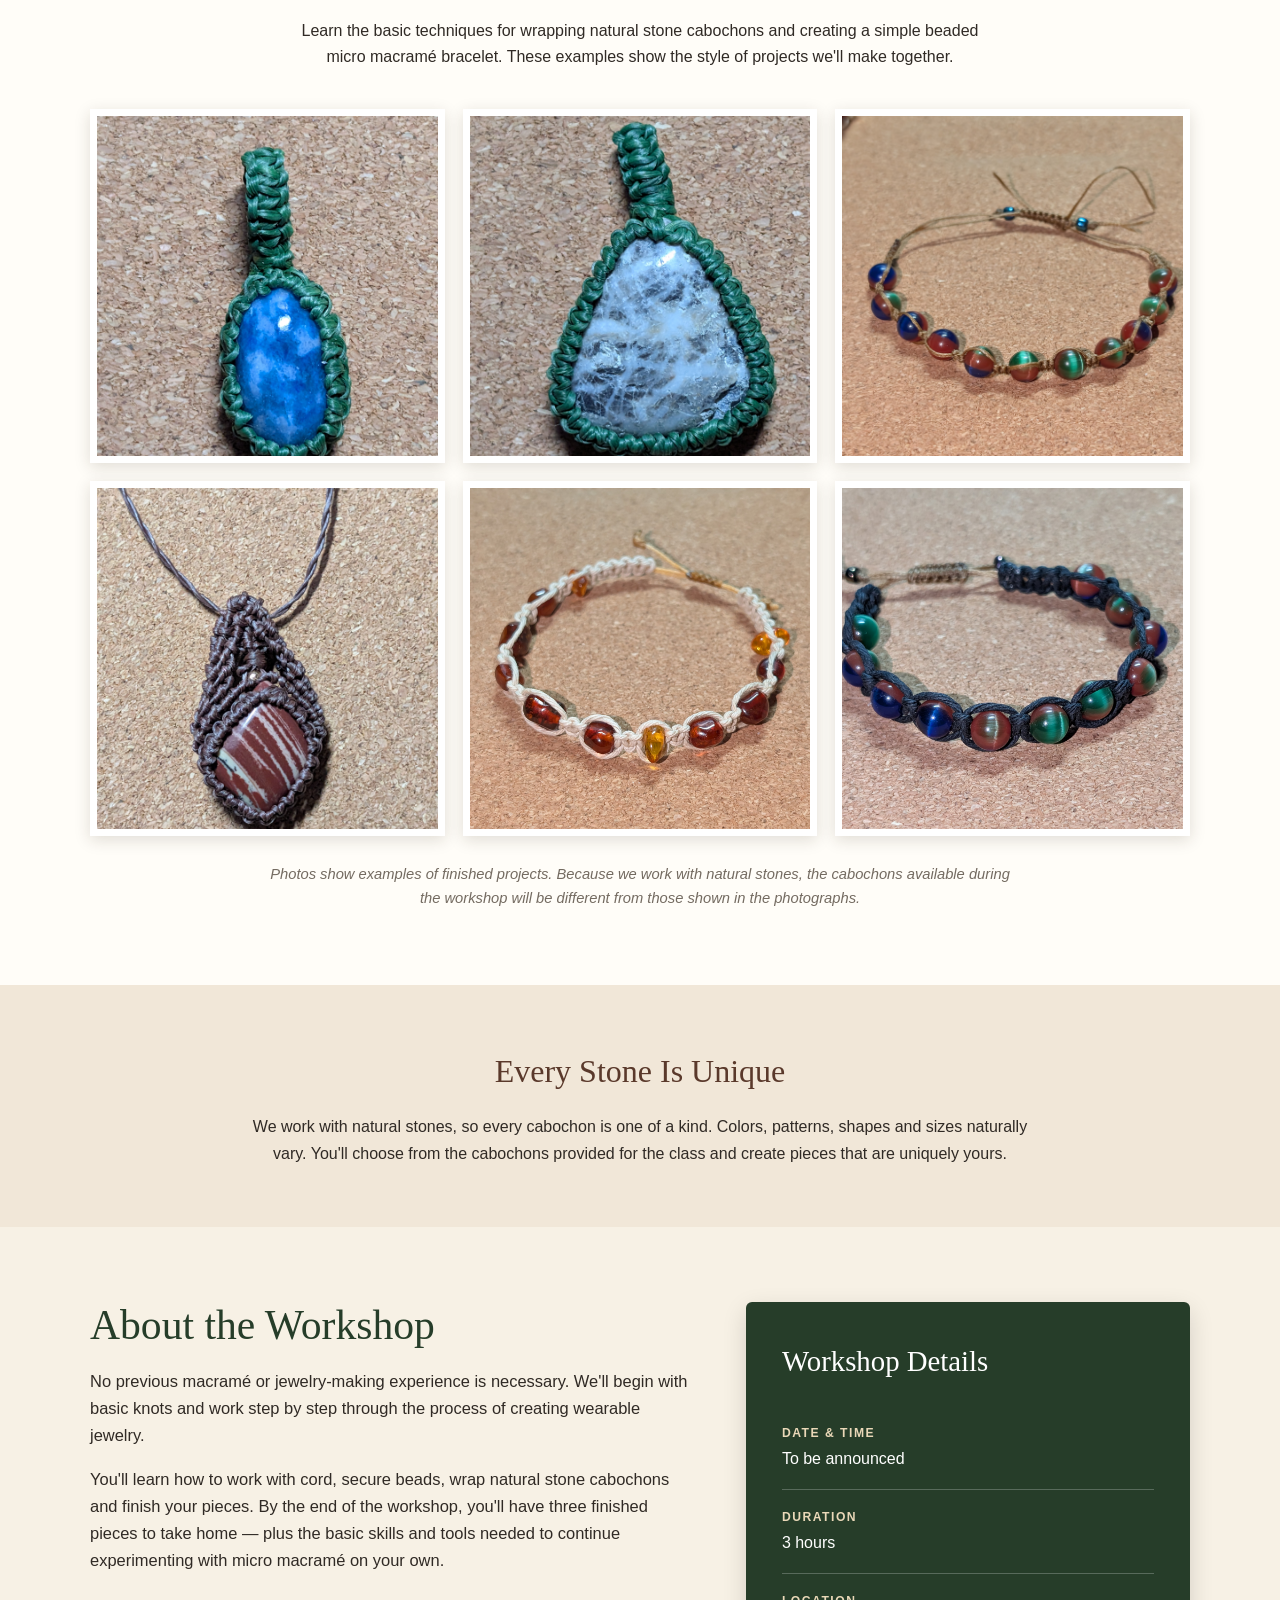
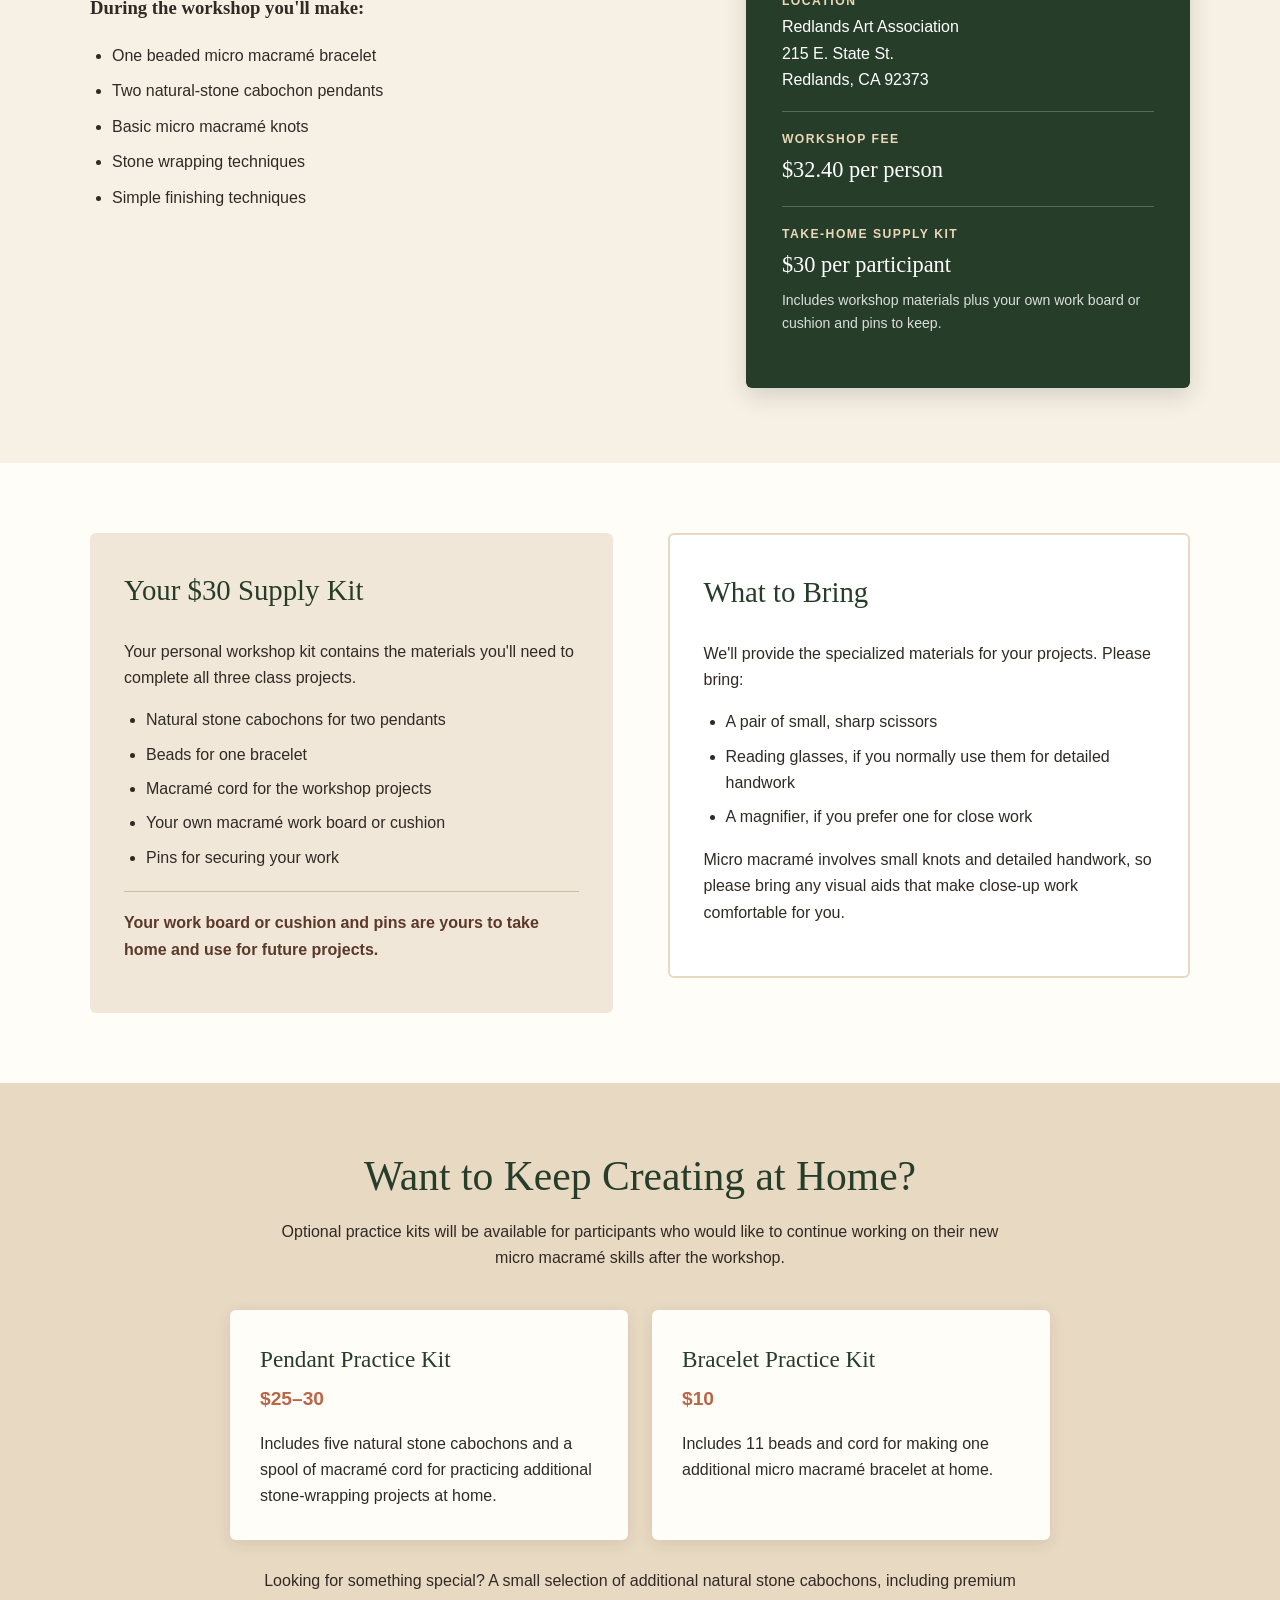
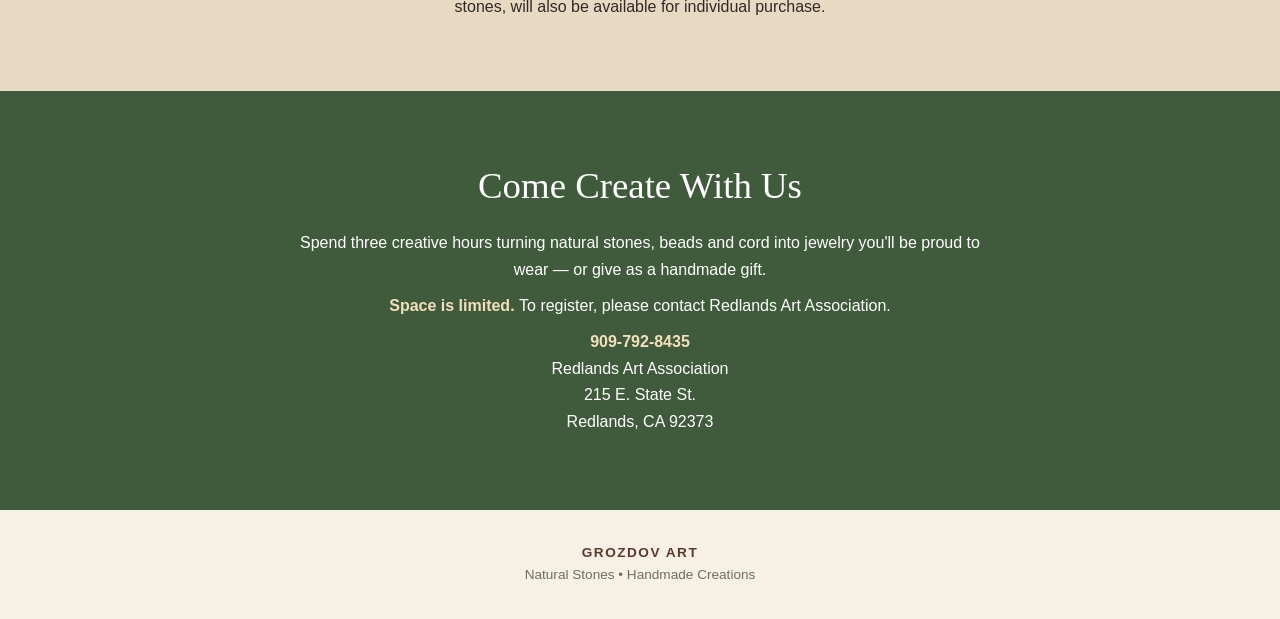
==== commit 0498388e: "Update index.html" ====
--- a/micromacrame/index.html
+++ b/micromacrame/index.html
@@ -133,7 +133,8 @@
 
     .hero-price {
   margin-top: 28px;
-  padding: 20px 24px;
+  max-width: 440px;
+  padding: 16px 20px;
 
   background: var(--dark-green);
   color: white;
@@ -144,10 +145,10 @@
 .hero-price-line {
   display: flex;
   align-items: baseline;
-  gap: 13px;
+  gap: 10px;
 
   font-family: Georgia, "Times New Roman", serif;
-  font-size: 1.65rem;
+  font-size: 1.35rem;
 }
 
 .hero-price-line b {
@@ -157,26 +158,26 @@
 
 .hero-total {
   color: #f1dfbd;
-  font-size: 2rem;
+  font-size: 1.65rem;
 }
 
 .hero-price-labels {
-  margin-top: 3px;
+  margin-top: 4px;
 
   color: #ead8b8;
-  font-size: 0.82rem;
+  font-size: 0.76rem;
   font-weight: bold;
 }
 
 .hero-price-note {
-  margin-top: 12px;
-  padding-top: 11px;
+  margin-top: 10px;
+  padding-top: 9px;
 
   border-top: 1px solid rgba(255,255,255,0.22);
 
   color: rgba(255,255,255,0.85);
-  font-size: 0.78rem;
-  line-height: 1.45;
+  font-size: 0.72rem;
+  line-height: 1.4;
 }
 
 
@@ -706,6 +707,7 @@
 
   <div class="container">
 
+    <!-- LEFT SIDE -->
     <div class="hero-box">
 
       <div class="eyebrow">
@@ -727,29 +729,37 @@
         three pieces of jewelry made by you.
       </p>
 
+
+      <!-- SMALL PRICE BOX -->
+      <div class="hero-price">
+
+        <div class="hero-price-line">
+          <span>$32.40</span>
+          <b>+</b>
+          <span>$30</span>
+          <b>=</b>
+          <span class="hero-total">$62.40</span>
+        </div>
+
+        <div class="hero-price-labels">
+          Workshop fee + required take-home starter kit
+        </div>
+
+        <div class="hero-price-note">
+          Includes all materials for your three projects,
+          plus a work board or cushion and pins.
+          Everything you make and all remaining kit materials
+          are yours to keep.
+        </div>
+
+      </div>
+      <!-- END PRICE BOX -->
+
     </div>
-    <div class="hero-price">
-
-  <div class="hero-price-line">
-    <span>$32.40</span>
-    <b>+</b>
-    <span>$30</span>
-    <b>=</b>
-    <span class="hero-total">$62.40</span>
-  </div>
-
-  <div class="hero-price-labels">
-    Workshop fee + required take-home starter kit
-  </div>
-
-  <div class="hero-price-note">
-    The starter kit includes all materials for your three projects,
-    plus a work board or cushion and pins. Everything you make
-    and all remaining kit materials are yours to keep.
-  </div>
-
-</div>
-
+    <!-- END LEFT SIDE -->
+
+
+    <!-- RIGHT SIDE -->
     <div class="hero-photo">
       <img
         src="macrame-model.png"
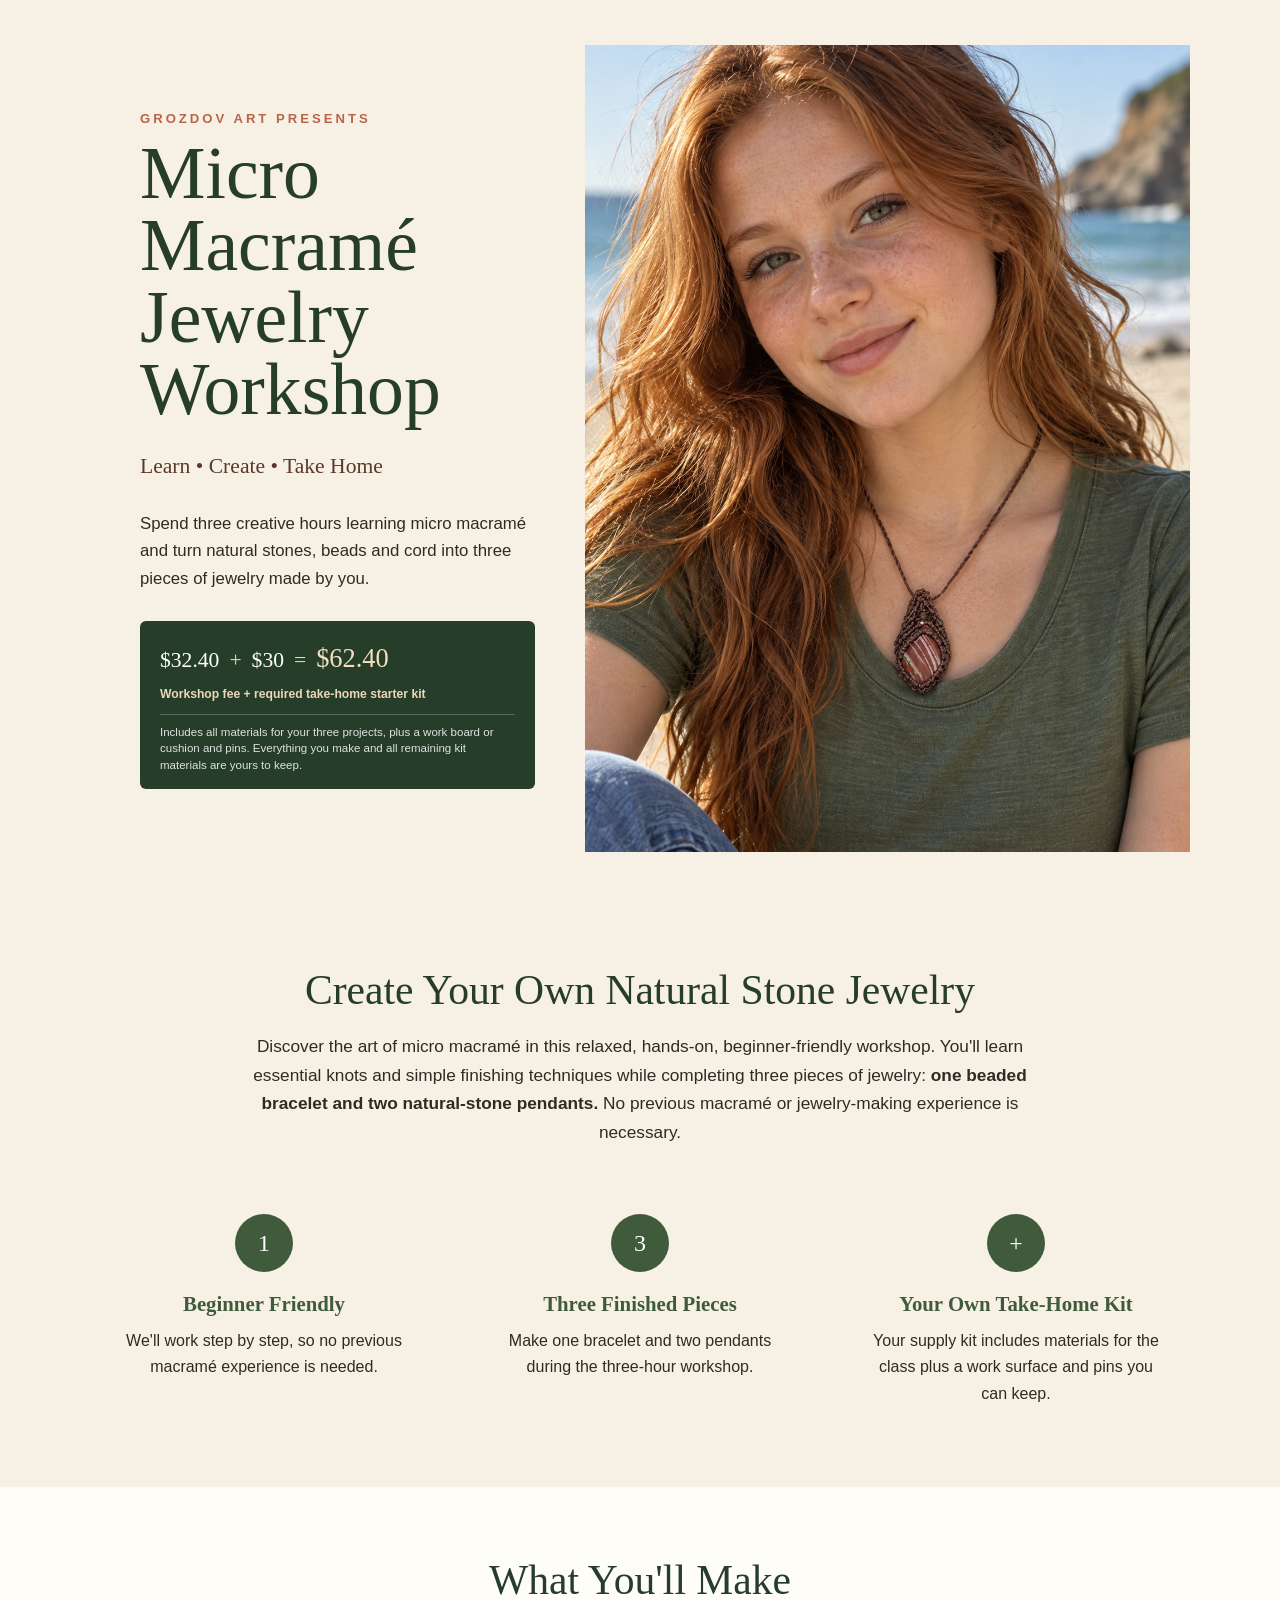
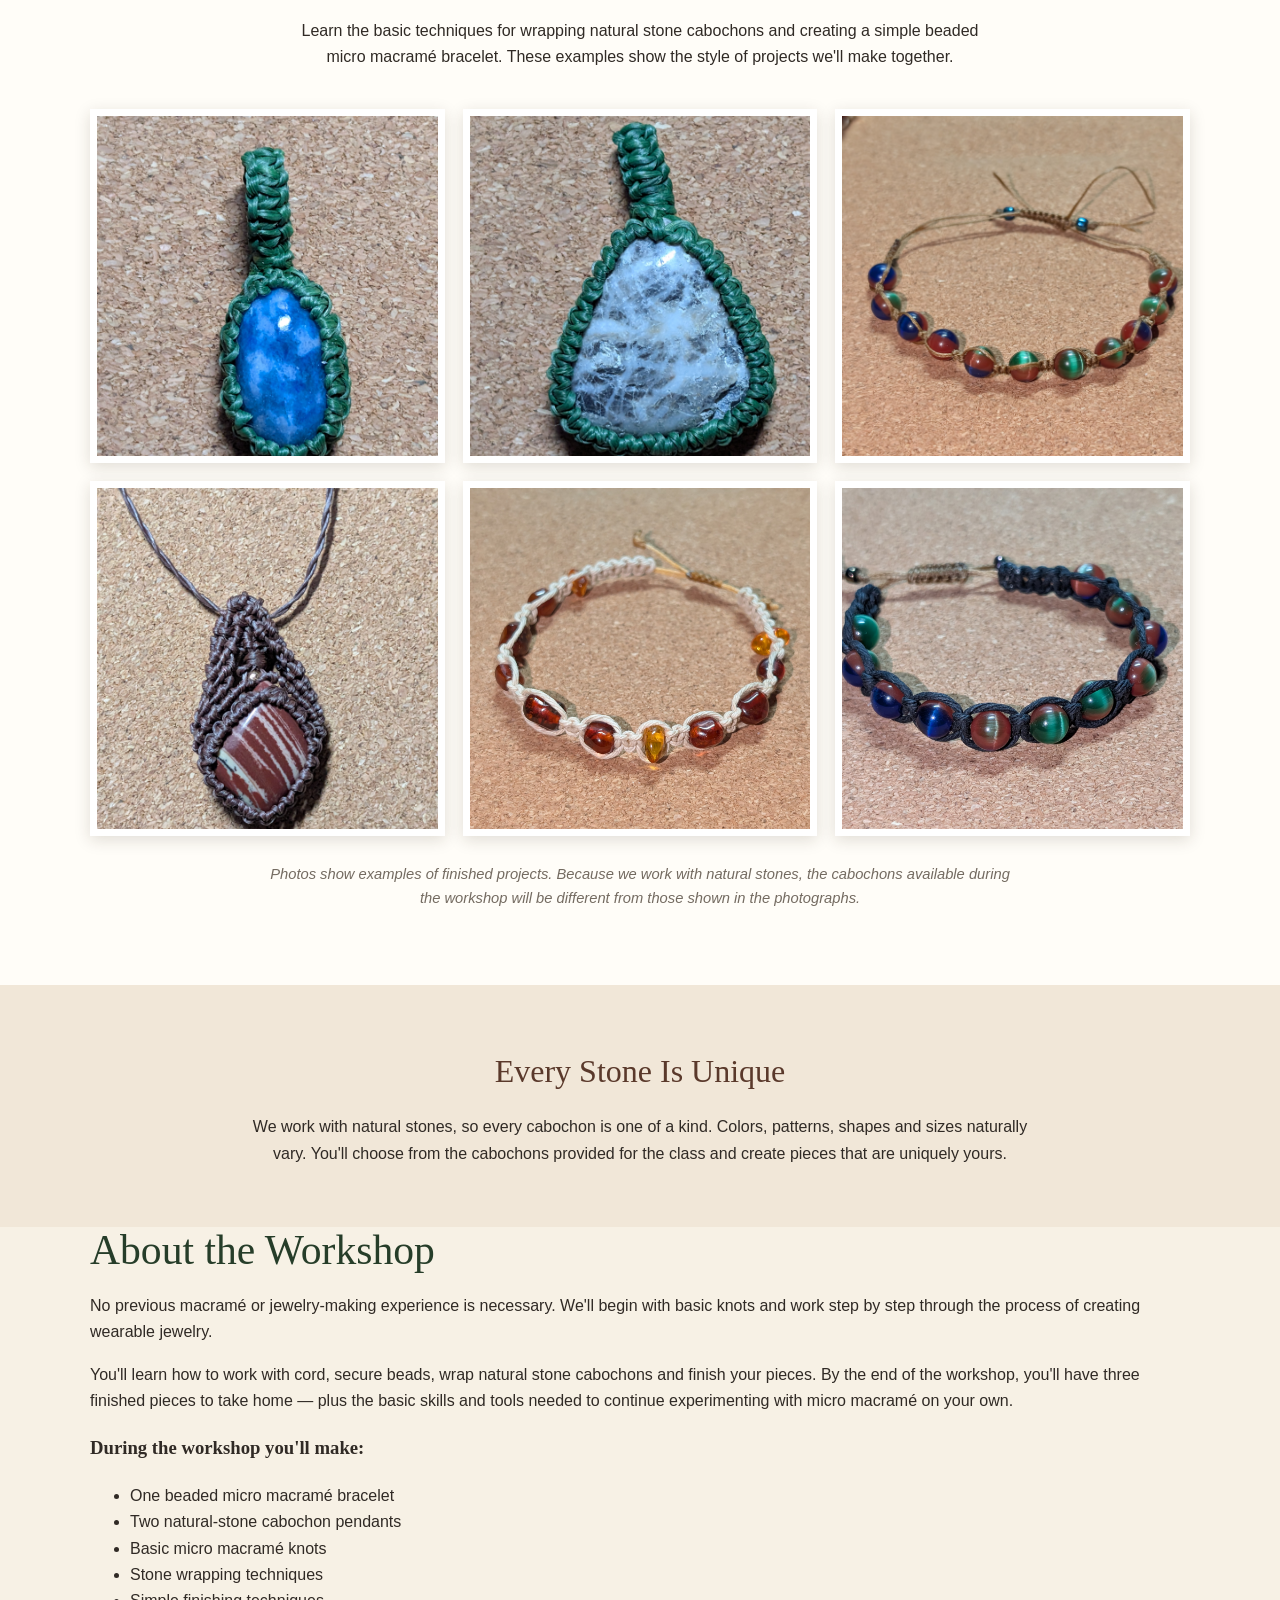
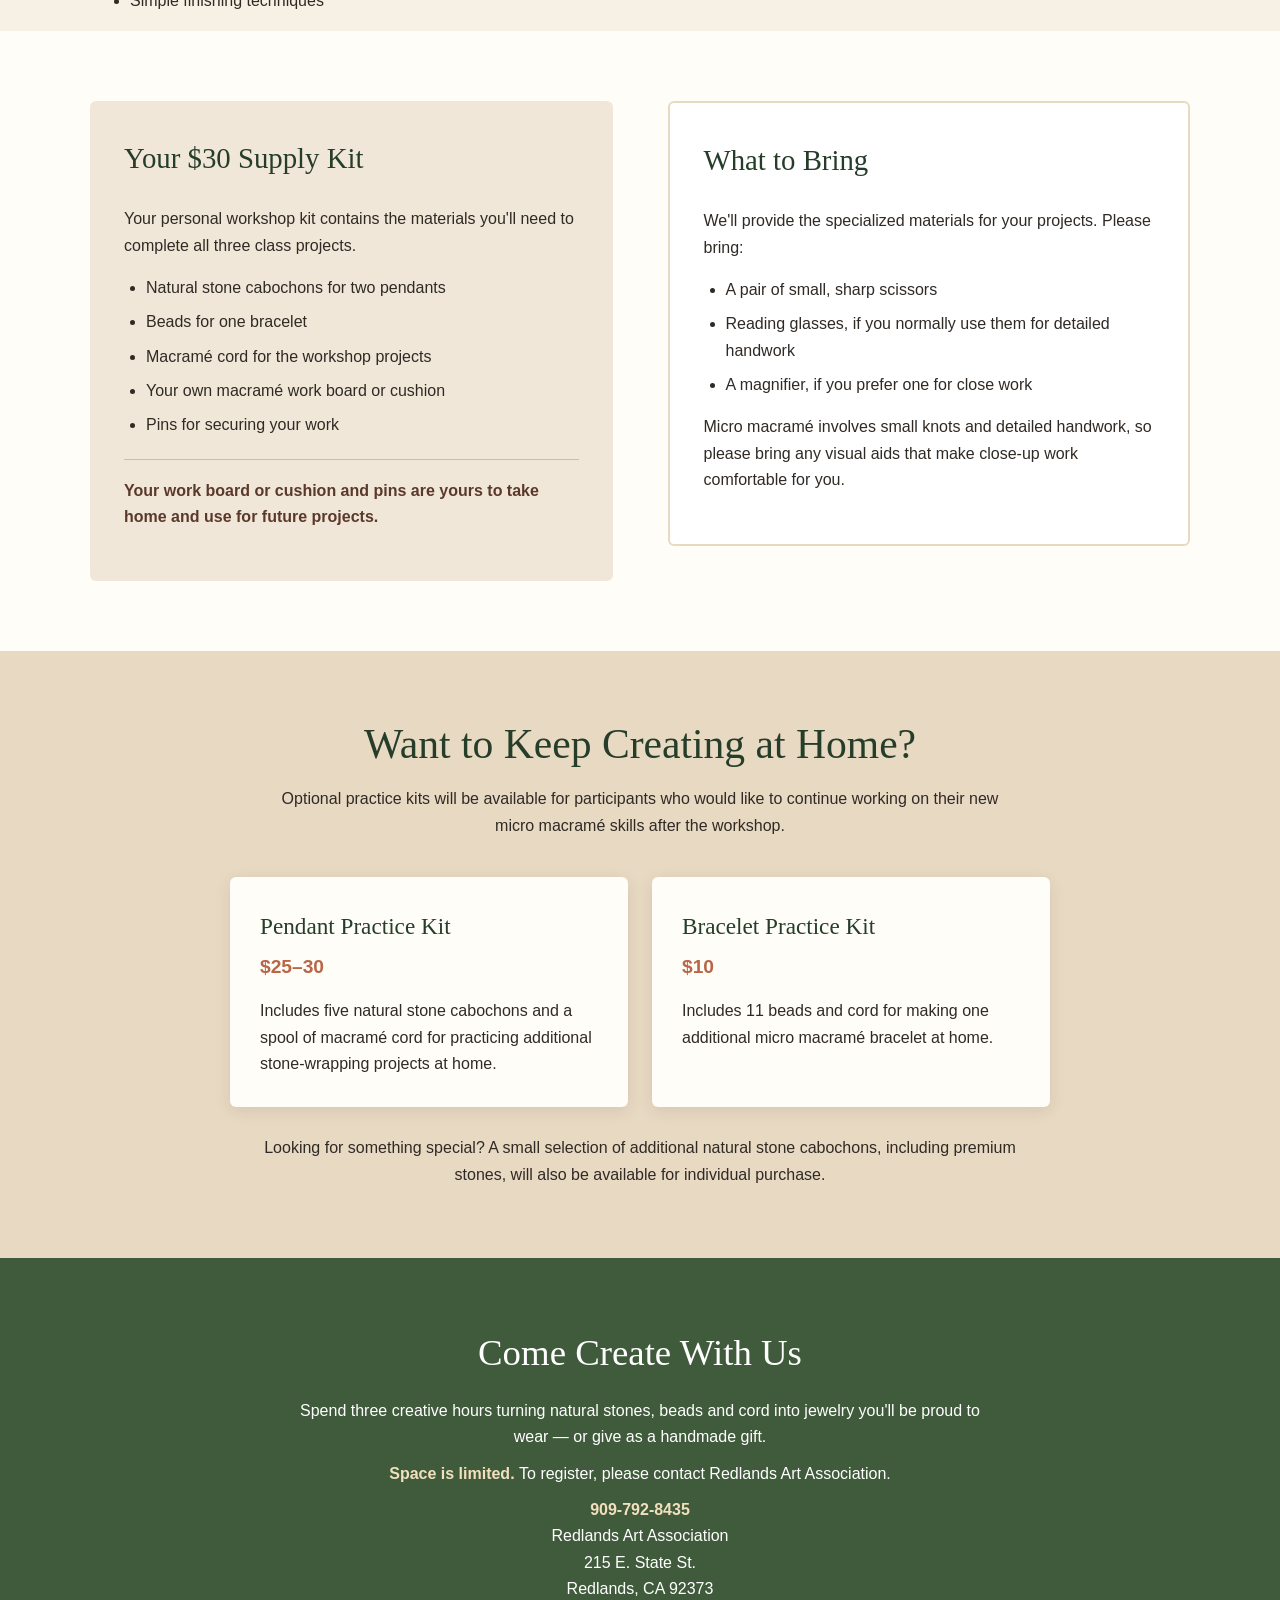
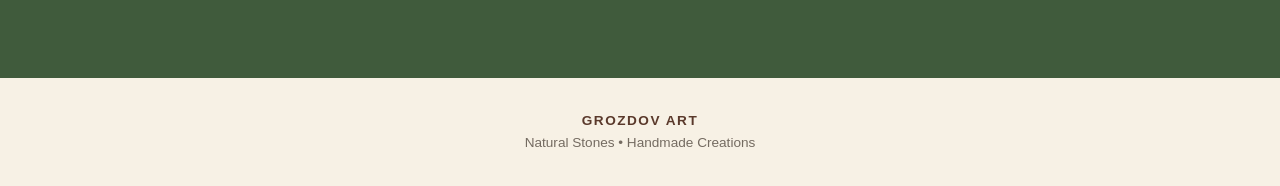
==== commit c7f2167e: "Update index.html" ====
--- a/micromacrame/index.html
+++ b/micromacrame/index.html
@@ -338,36 +338,7 @@
     }
 
 
-    /* =========================
-       WORKSHOP DETAILS
-       ========================= */
-
-    .details {
-      padding: 75px 0;
-
-      background: var(--cream);
-    }
-
-    .details-grid {
-      display: grid;
-      grid-template-columns: 1.15fr 0.85fr;
-
-      gap: 55px;
-
-      align-items: start;
-    }
-
-    .details p {
-      font-size: 1.03rem;
-    }
-
-    .learn-list {
-      padding-left: 22px;
-    }
-
-    .learn-list li {
-      margin: 9px 0;
-    }
+   
 
 
     /* =========================
@@ -1016,79 +987,7 @@
 
 
 
-        <aside class="info-card">
-
-          <h2>
-            Workshop Details
-          </h2>
-
-
-          <div class="info-row">
-
-            <strong>
-              Date & Time
-            </strong>
-
-            To be announced
-
-          </div>
-
-
-          <div class="info-row">
-
-            <strong>
-              Duration
-            </strong>
-
-            3 hours
-
-          </div>
-
-
-          <div class="info-row">
-
-            <strong>
-              Location
-            </strong>
-
-            Redlands Art Association<br>
-            215 E. State St.<br>
-            Redlands, CA 92373
-
-          </div>
-
-
-          <div class="info-row">
-
-            <strong>
-              Workshop Fee
-            </strong>
-
-            <span class="price">
-              $32.40 per person
-            </span>
-
-          </div>
-
-
-          <div class="info-row">
-
-            <strong>
-              Take-Home Supply Kit
-            </strong>
-
-            <span class="price">
-              $30 per participant
-            </span>
-
-            <span class="small">
-              Includes workshop materials plus your own
-              work board or cushion and pins to keep.
-            </span>
-
-          </div>
-
-        </aside>
+        
 
 
       </div>
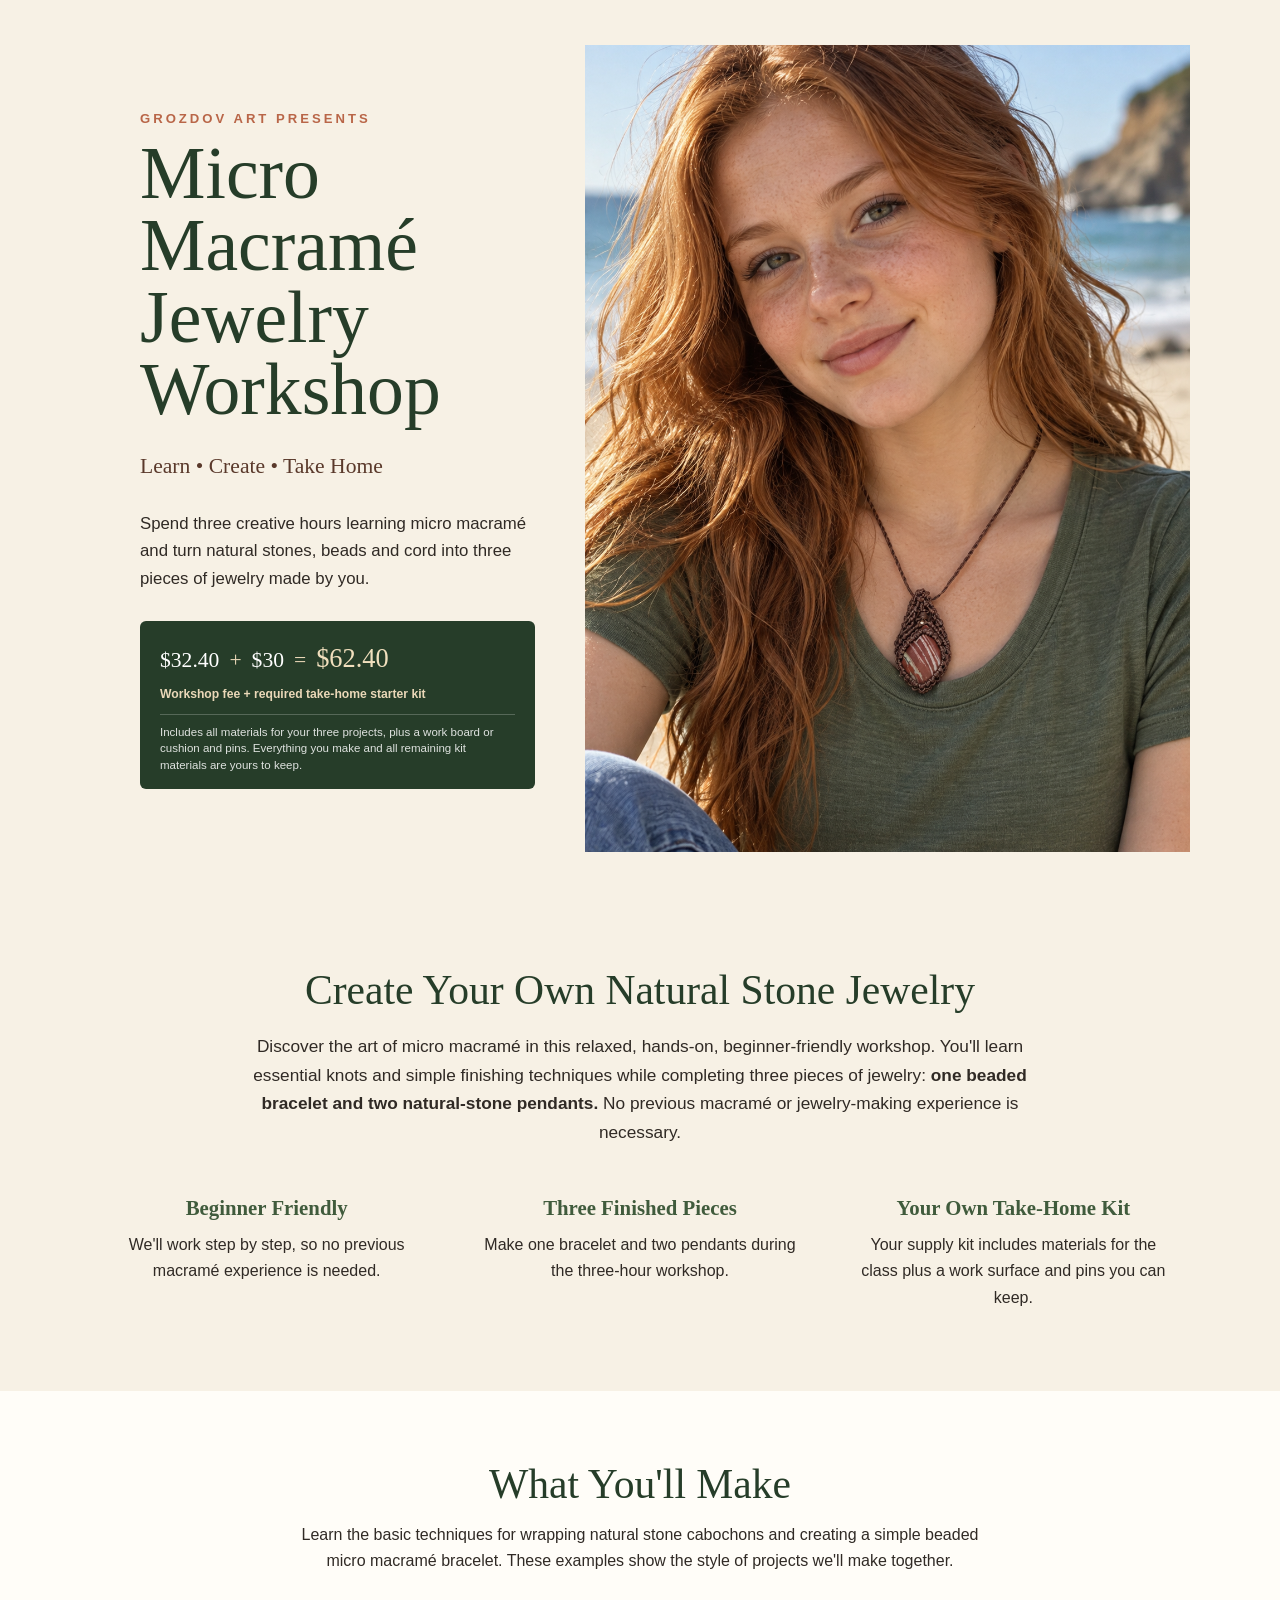
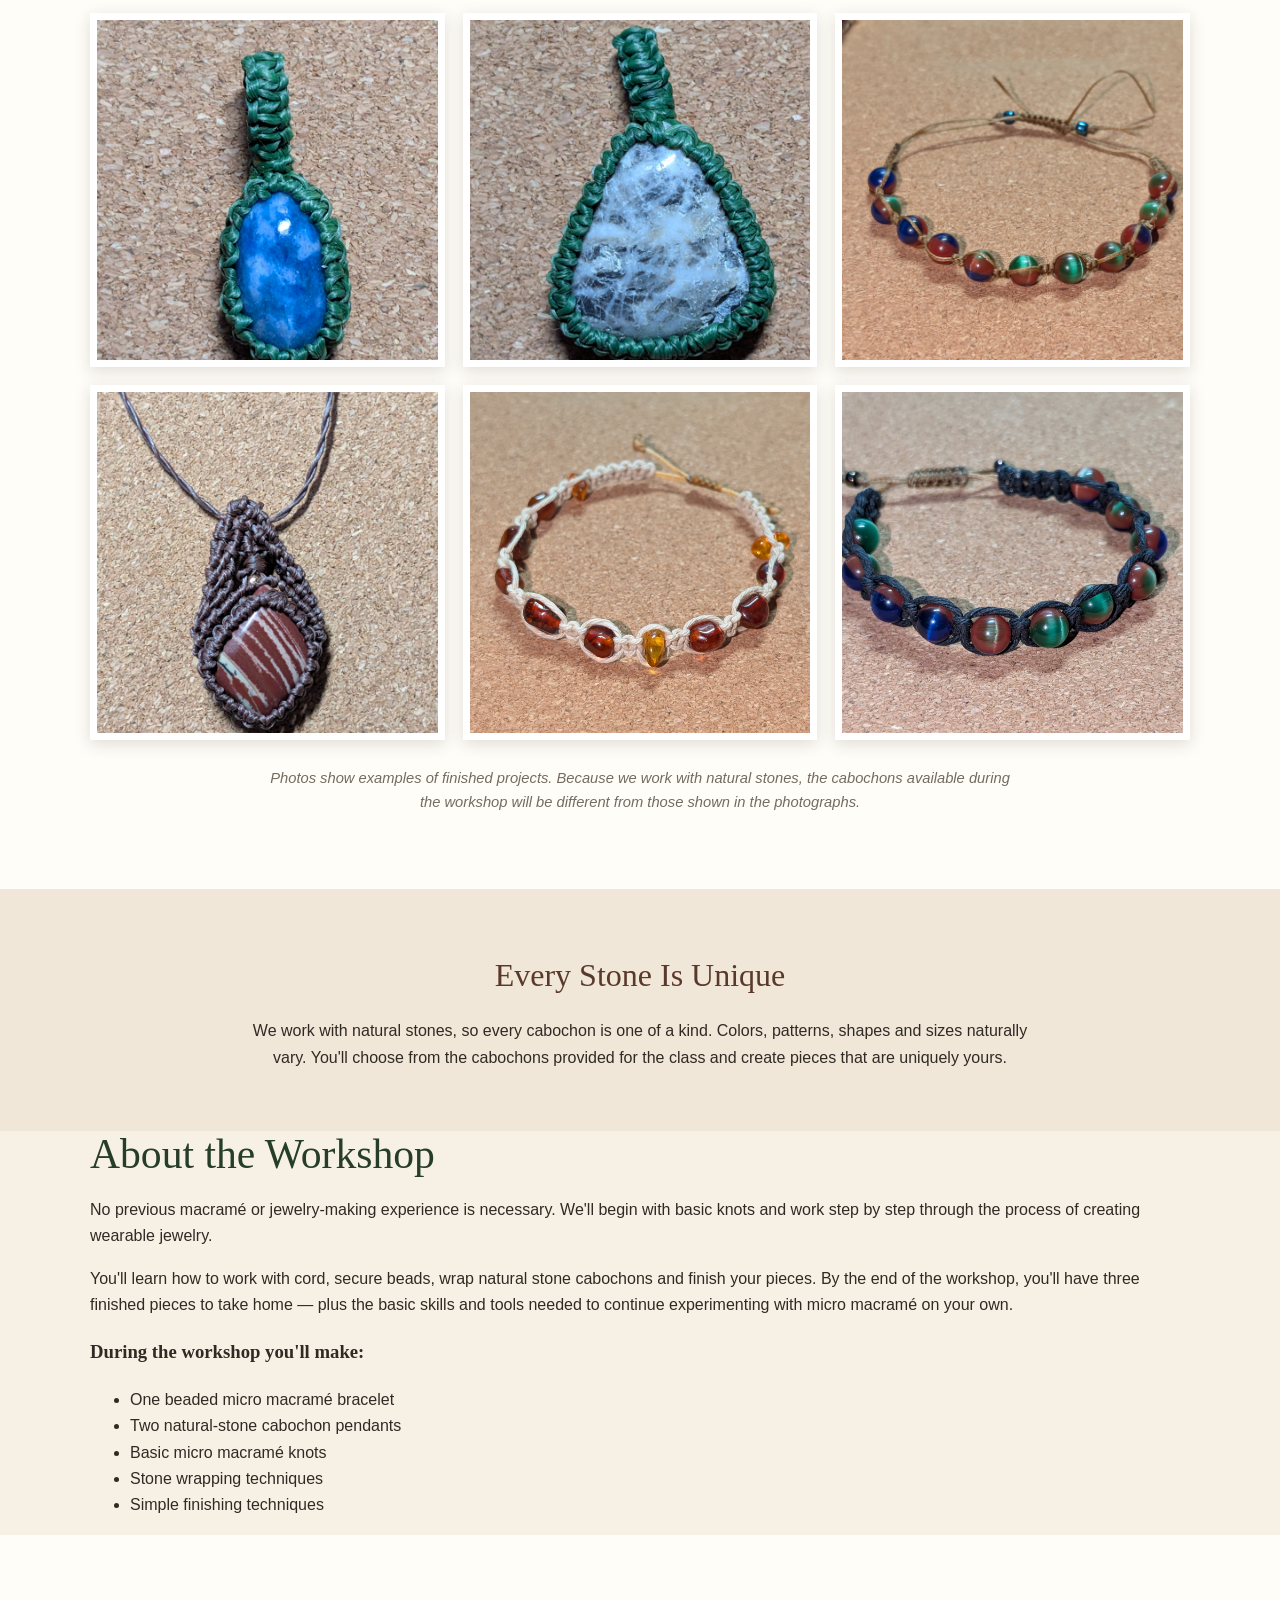
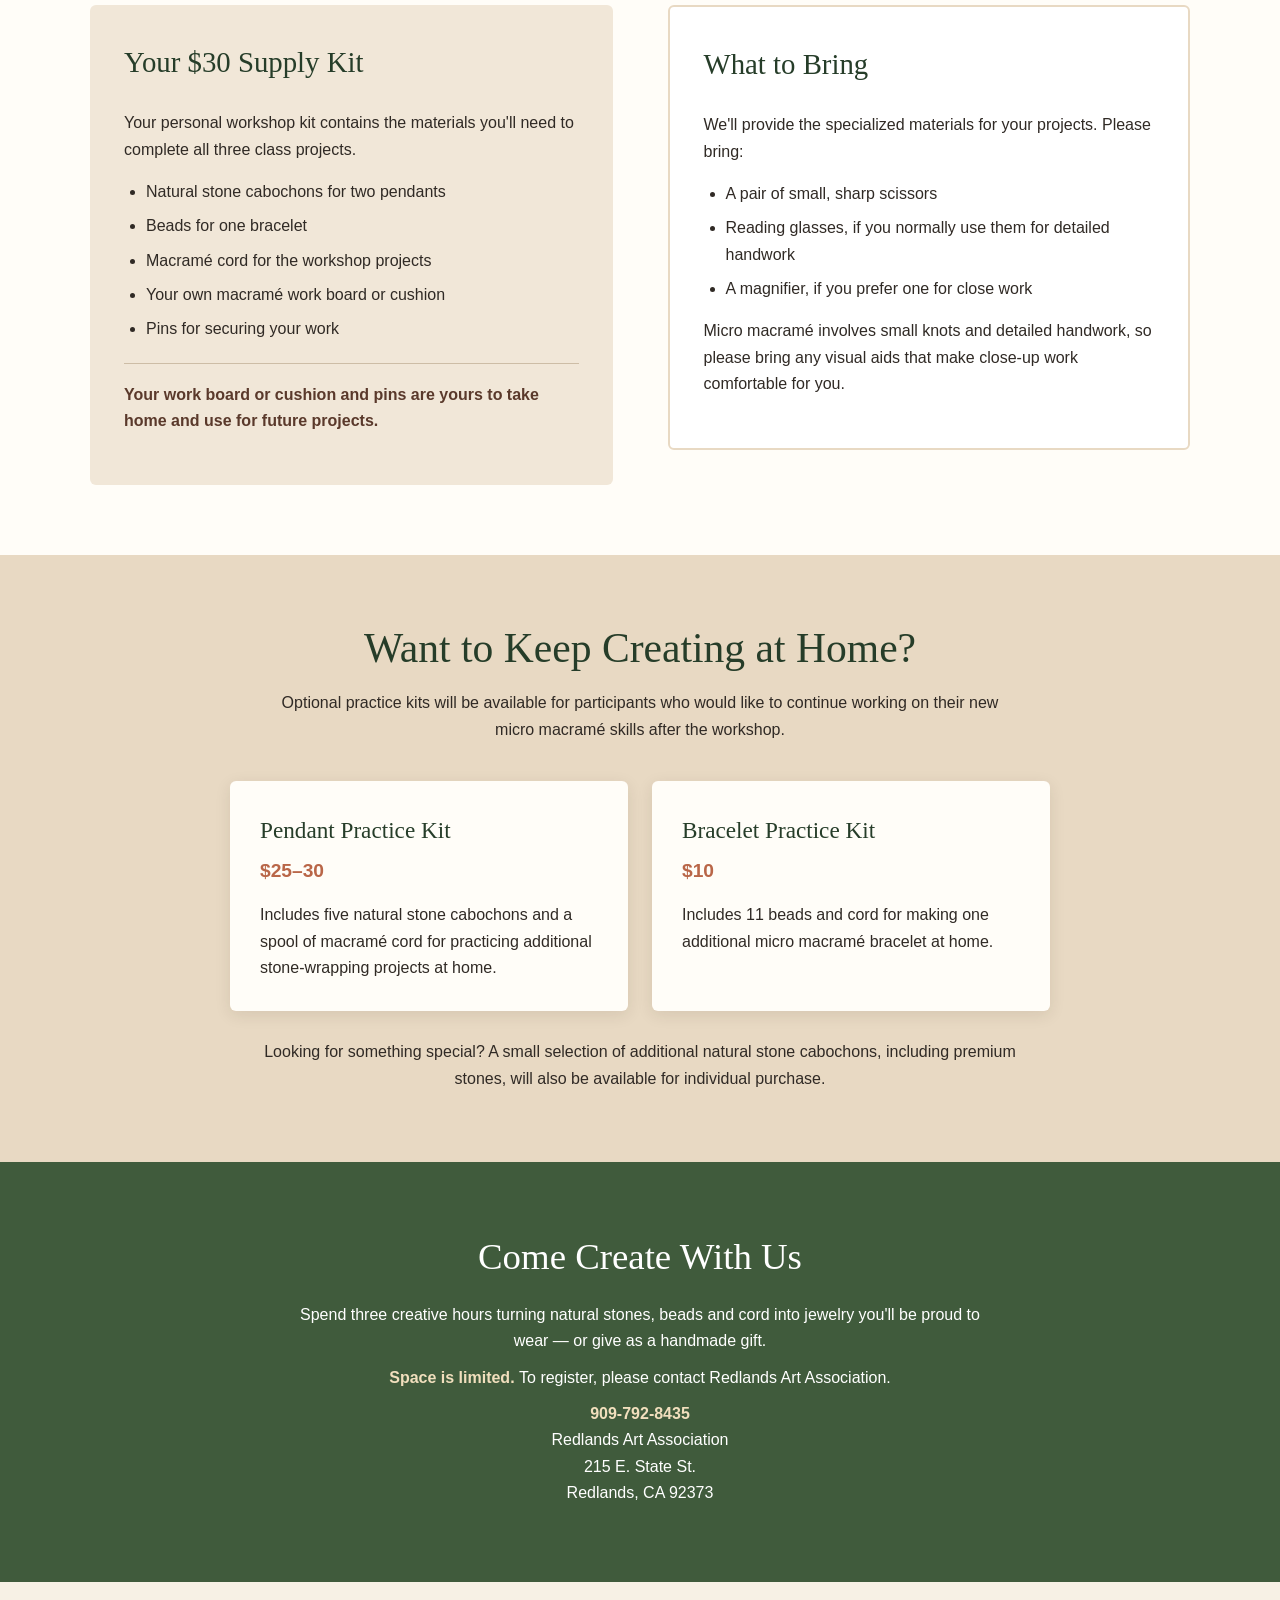
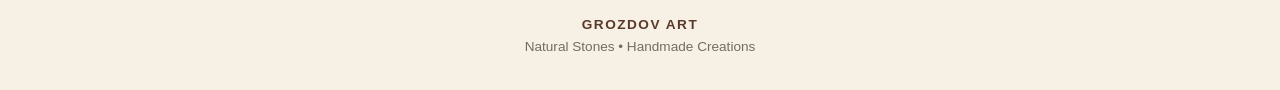
==== commit d8d80bf1: "Update index.html" ====
--- a/micromacrame/index.html
+++ b/micromacrame/index.html
@@ -212,13 +212,13 @@
       display: grid;
       grid-template-columns: repeat(3, 1fr);
 
-      gap: 28px;
-
-      margin-top: 48px;
+      gap: 20px;
+
+      margin-top: 25px;
     }
 
     .highlight {
-      padding: 20px 25px;
+      padding: 20px 15px;
     }
 
     .highlight-icon {
@@ -773,10 +773,6 @@
 
           <div class="highlight">
 
-            <div class="highlight-icon">
-              1
-            </div>
-
             <strong>
               Beginner Friendly
             </strong>
@@ -789,10 +785,6 @@
 
           <div class="highlight">
 
-            <div class="highlight-icon">
-              3
-            </div>
-
             <strong>
               Three Finished Pieces
             </strong>
@@ -802,12 +794,7 @@
 
           </div>
 
-
           <div class="highlight">
-
-            <div class="highlight-icon">
-              +
-            </div>
 
             <strong>
               Your Own Take-Home Kit
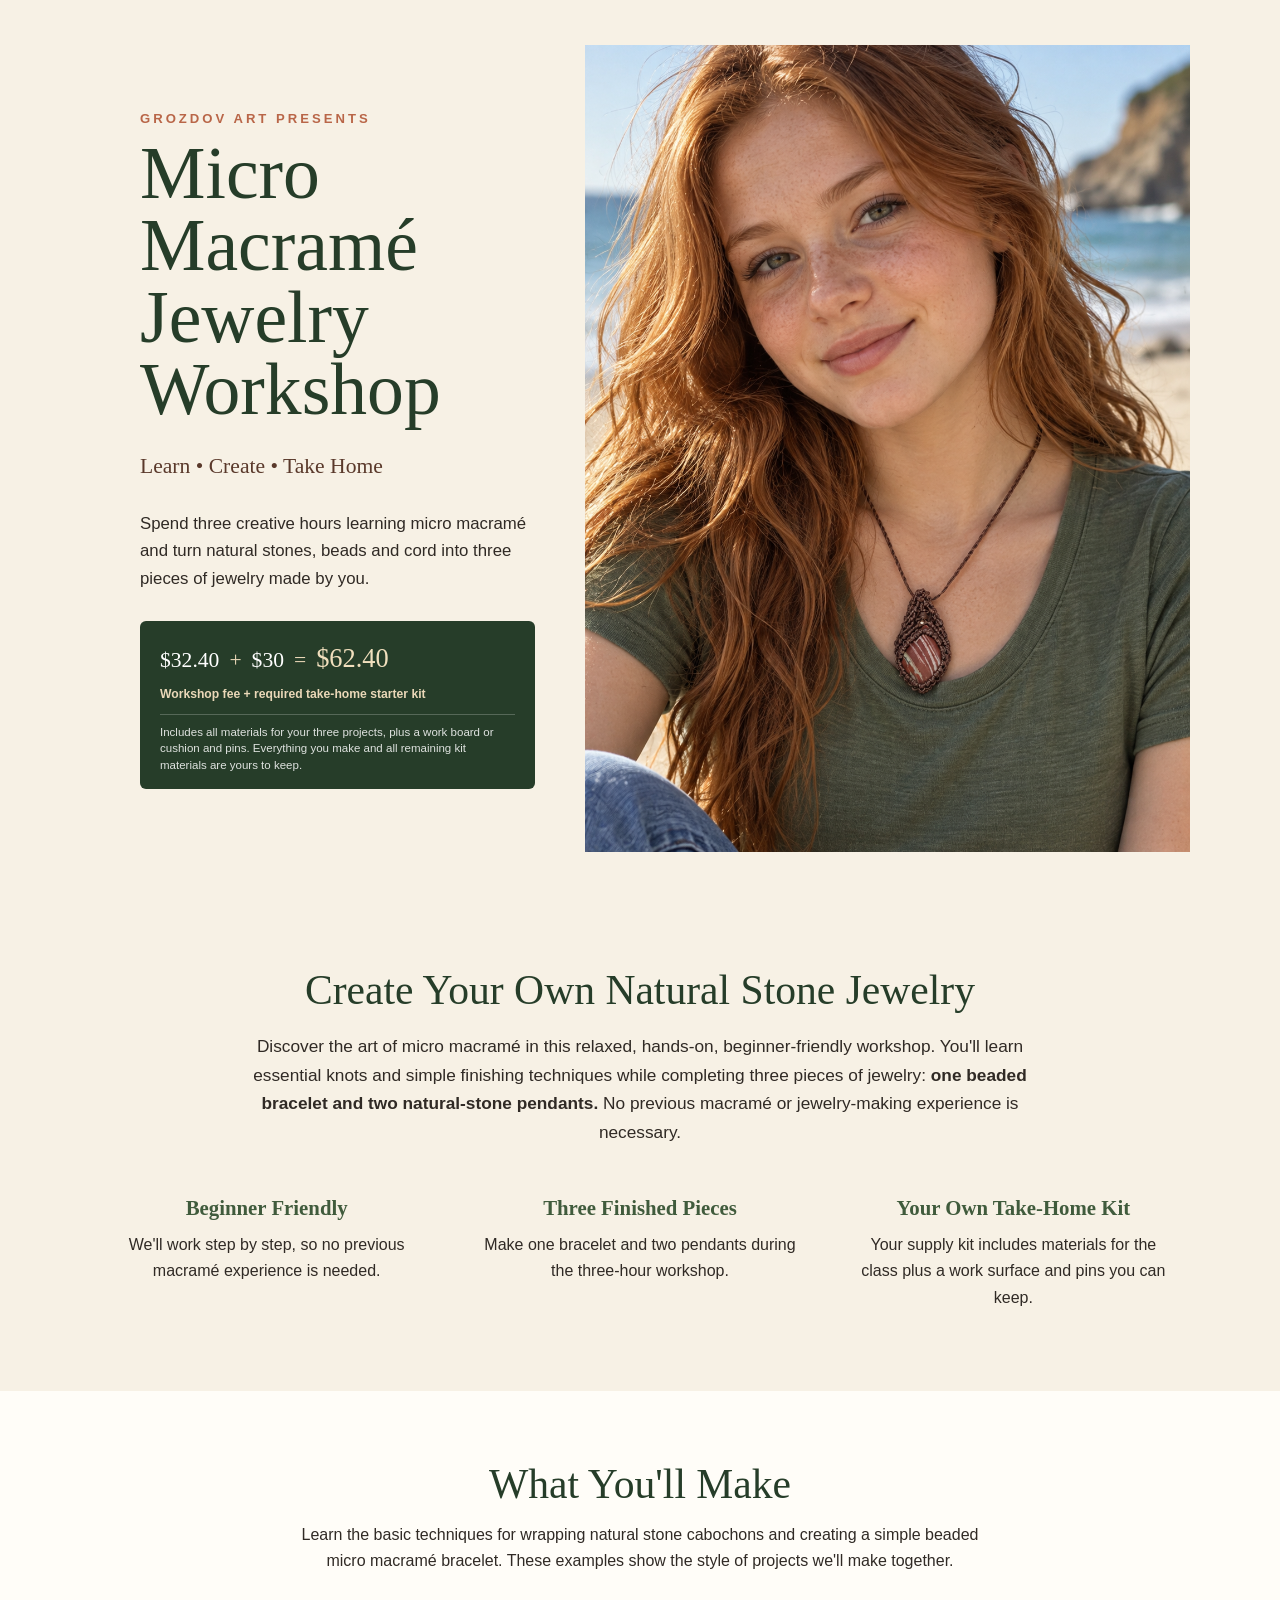
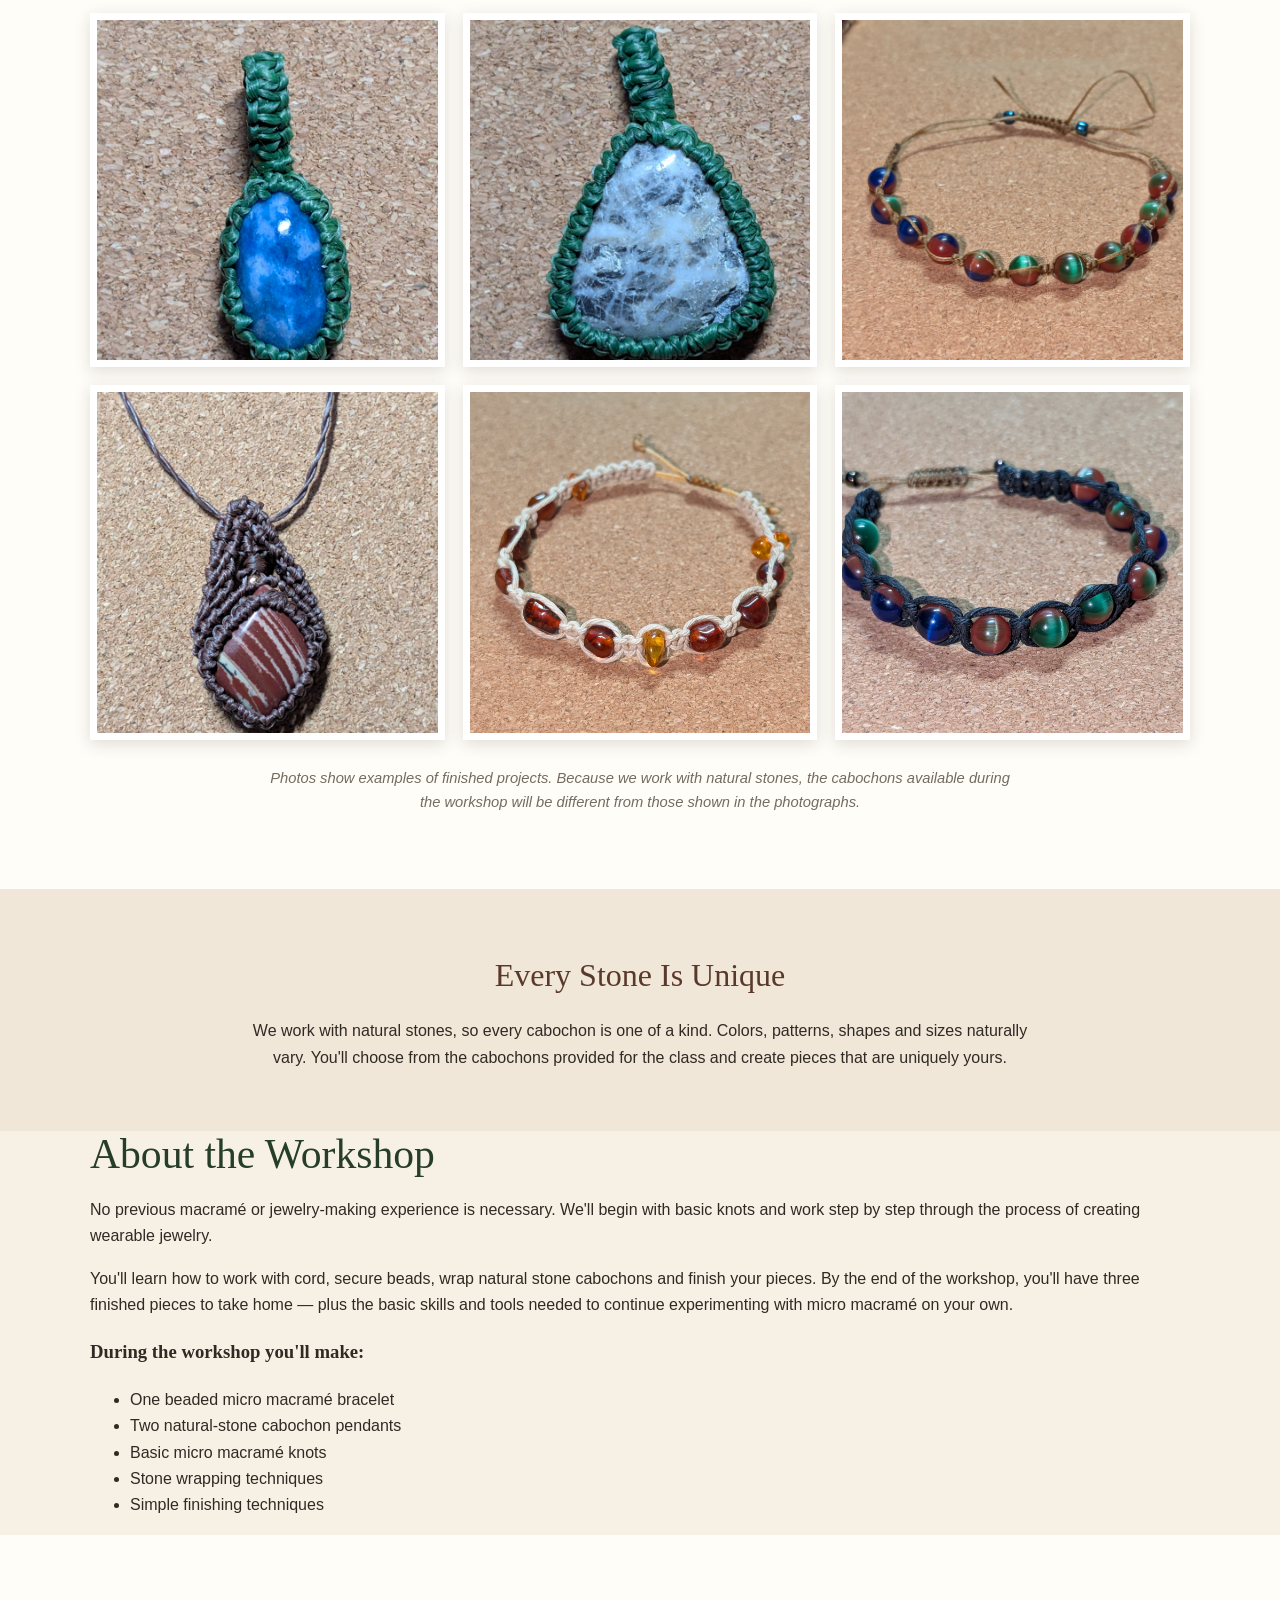
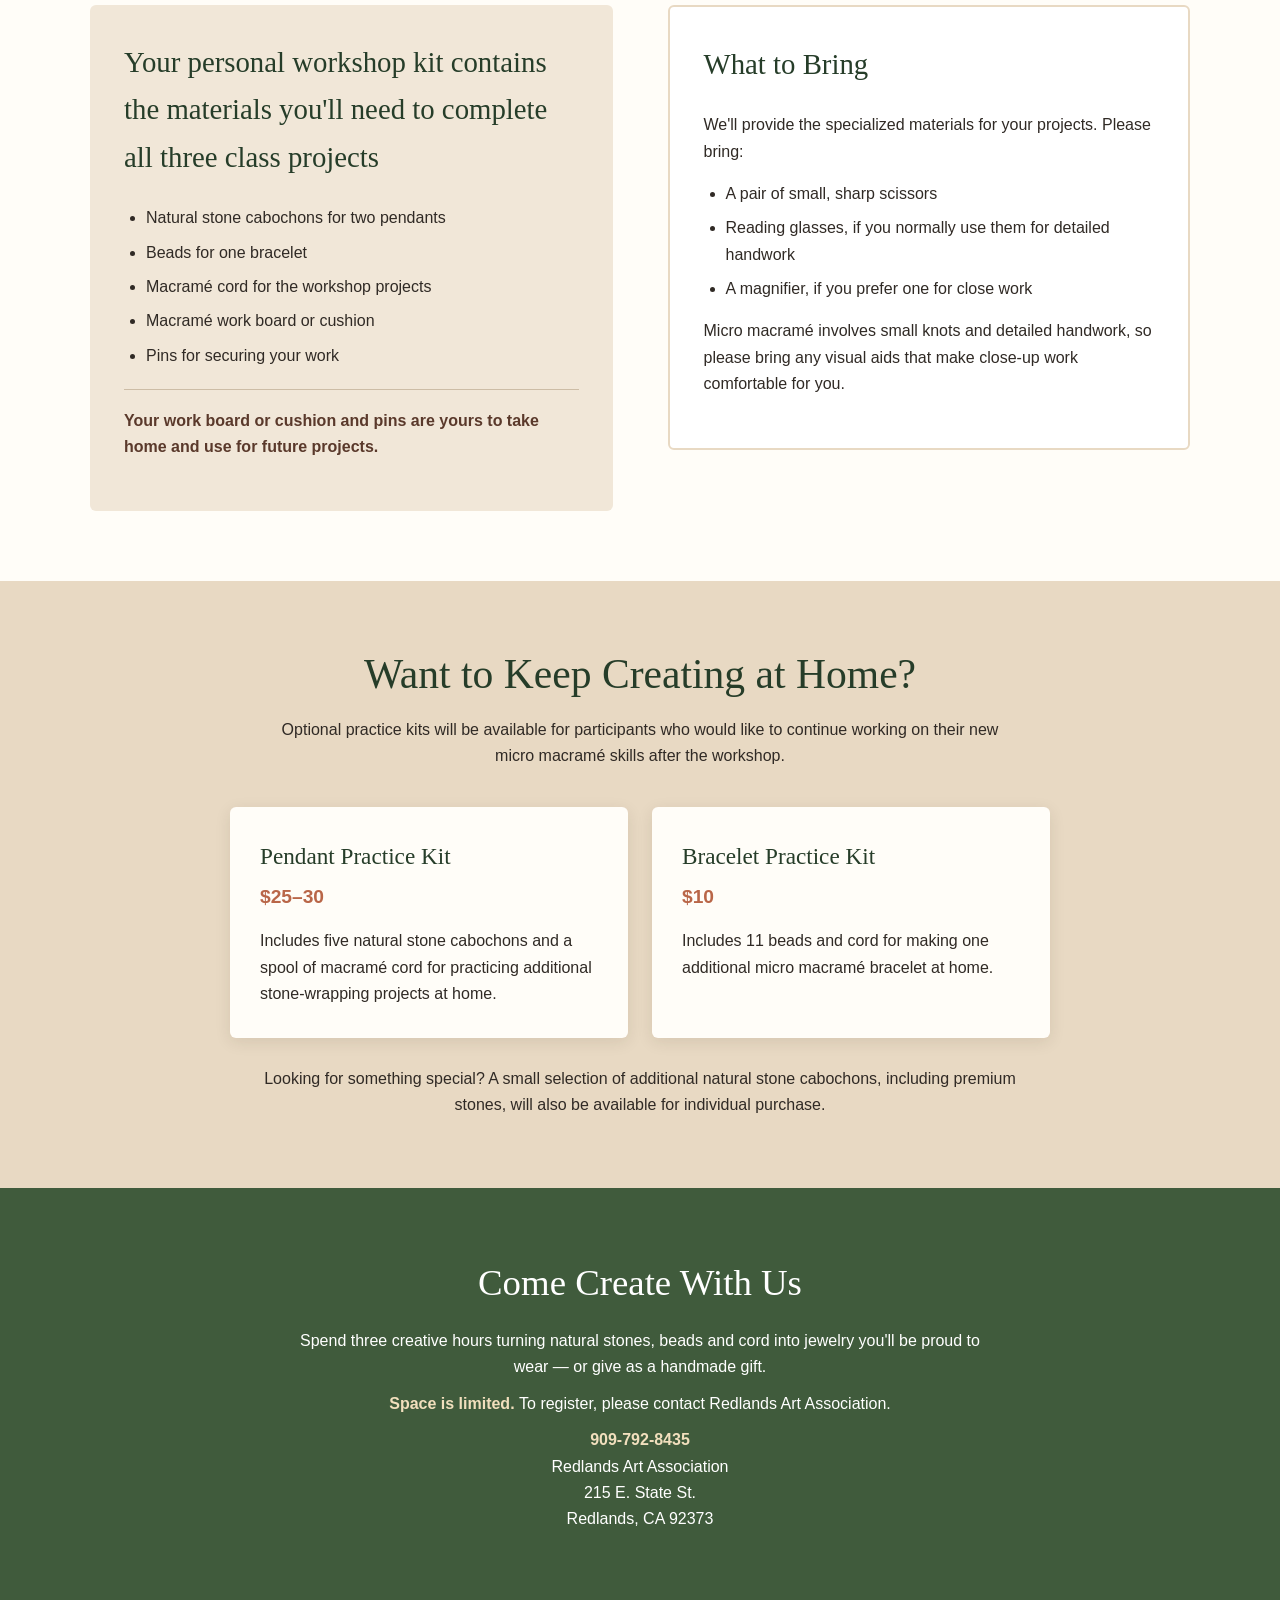
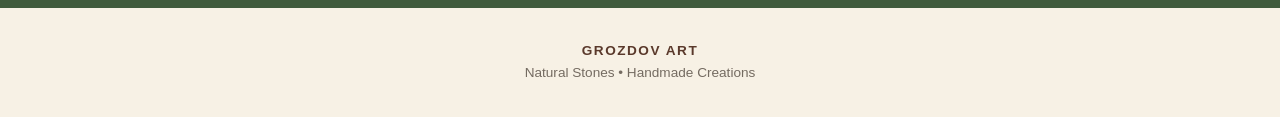
==== commit 22e5c533: "Update index.html" ====
--- a/micromacrame/index.html
+++ b/micromacrame/index.html
@@ -995,15 +995,9 @@
         <div class="supply-box">
 
           <h2>
-            Your $30 Supply Kit
+            Your personal workshop kit contains the materials
+            you'll need to complete all three class projects
           </h2>
-
-          <p>
-            Your personal workshop kit contains the materials
-            you'll need to complete all three class projects.
-          </p>
-
-
           <ul>
 
             <li>
@@ -1019,7 +1013,7 @@
             </li>
 
             <li>
-              Your own macramé work board or cushion
+              Macramé work board or cushion
             </li>
 
             <li>
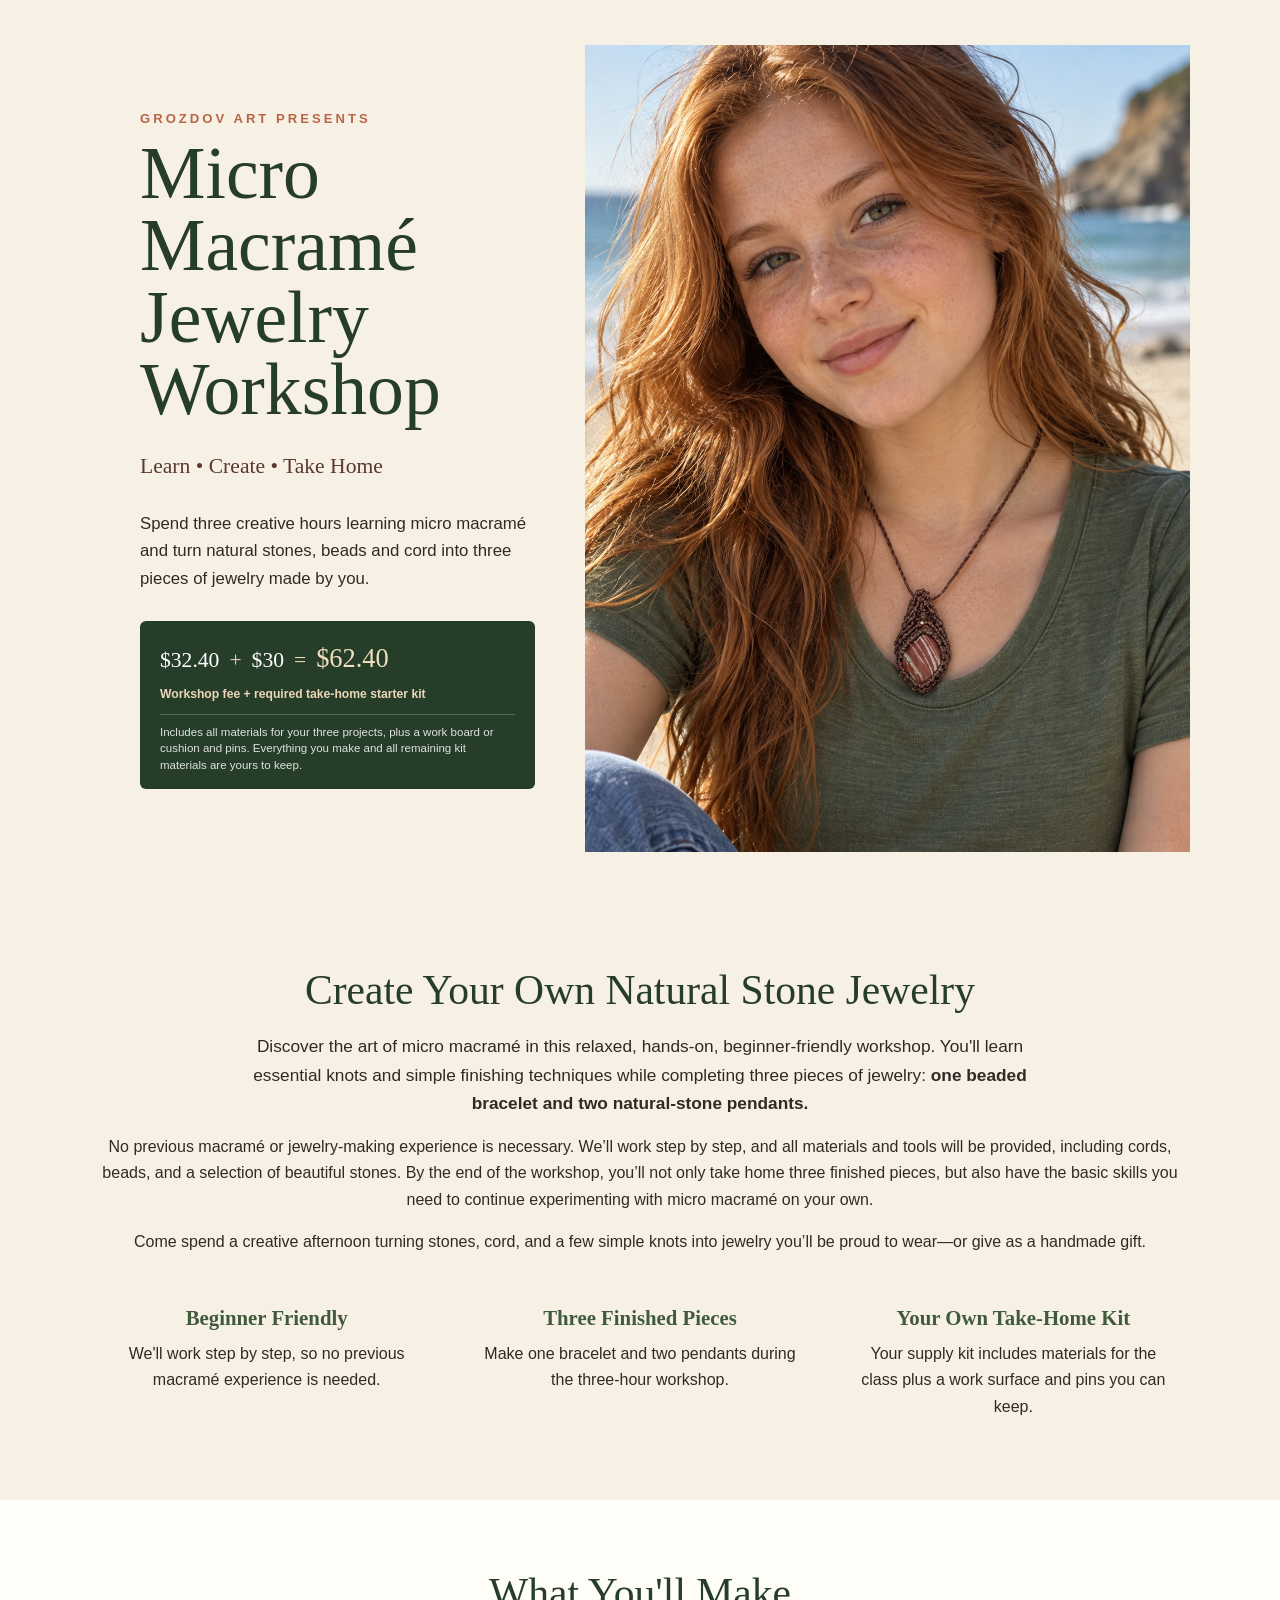
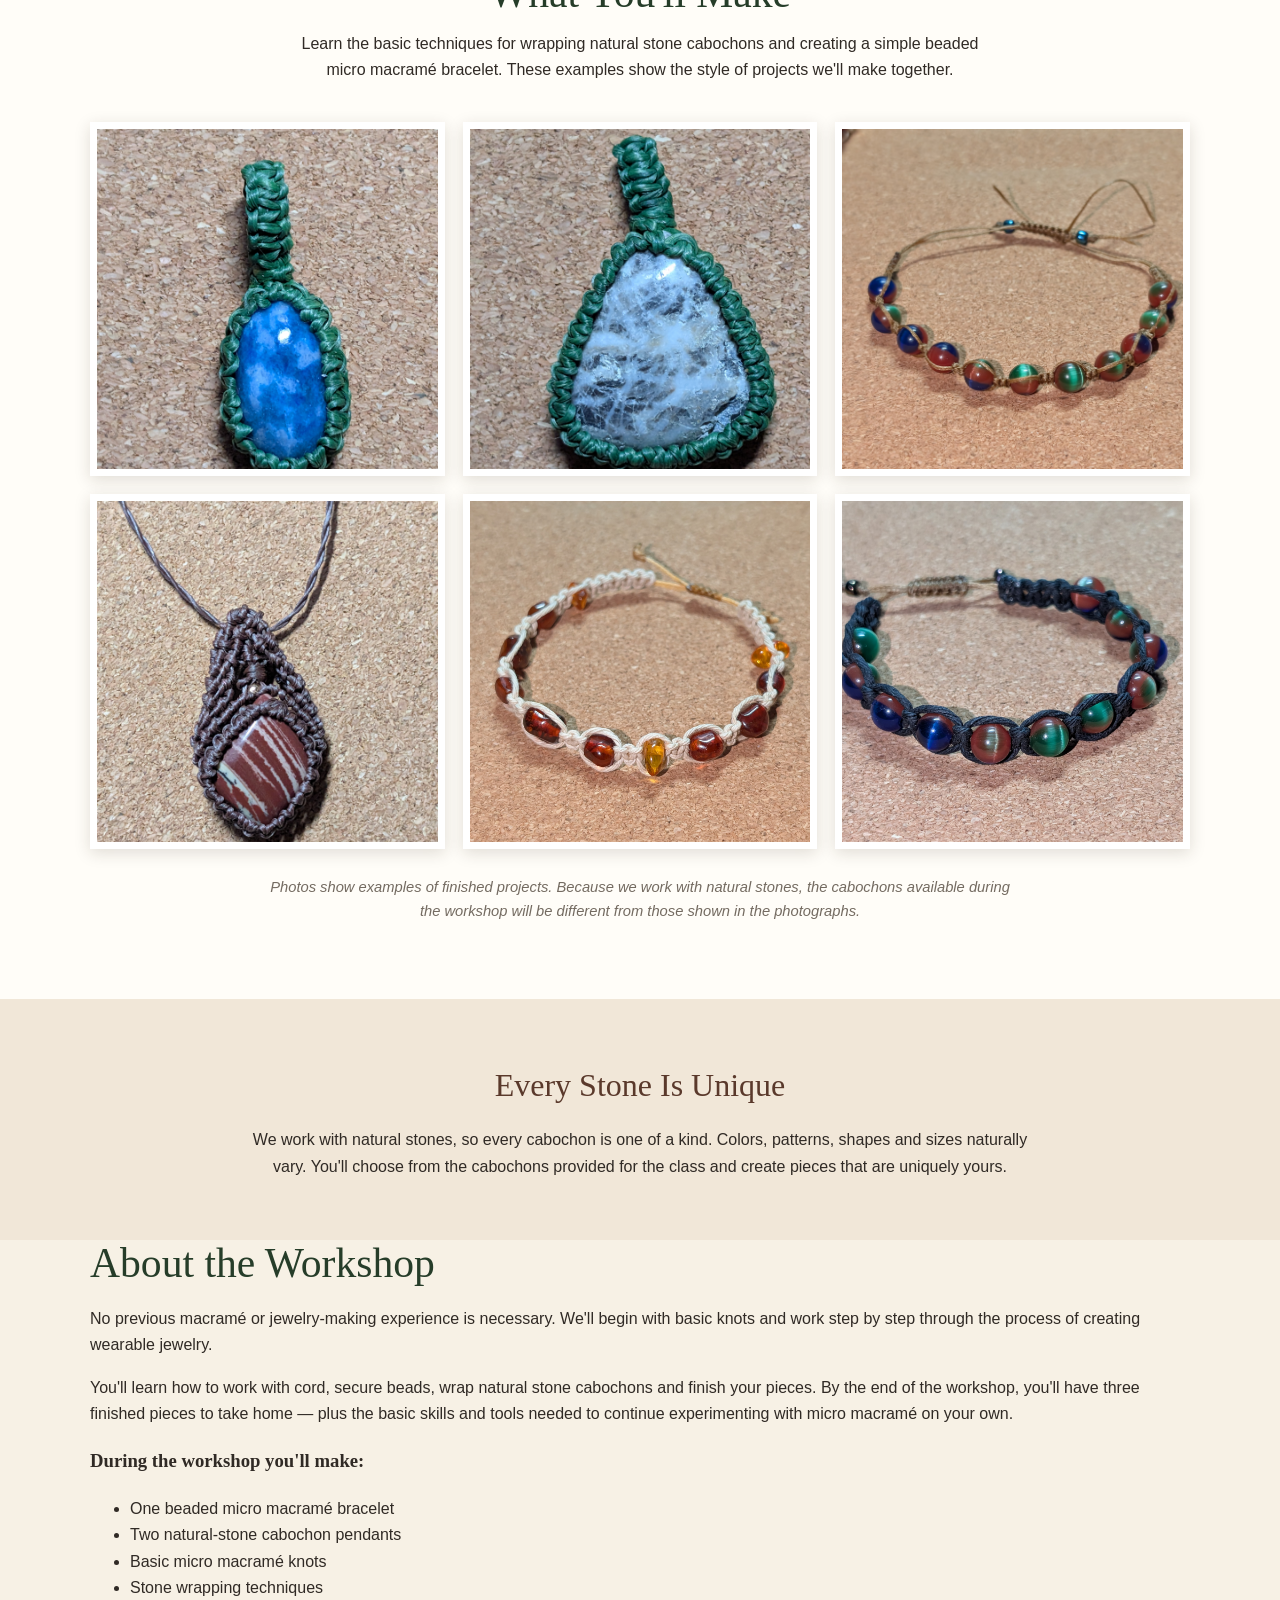
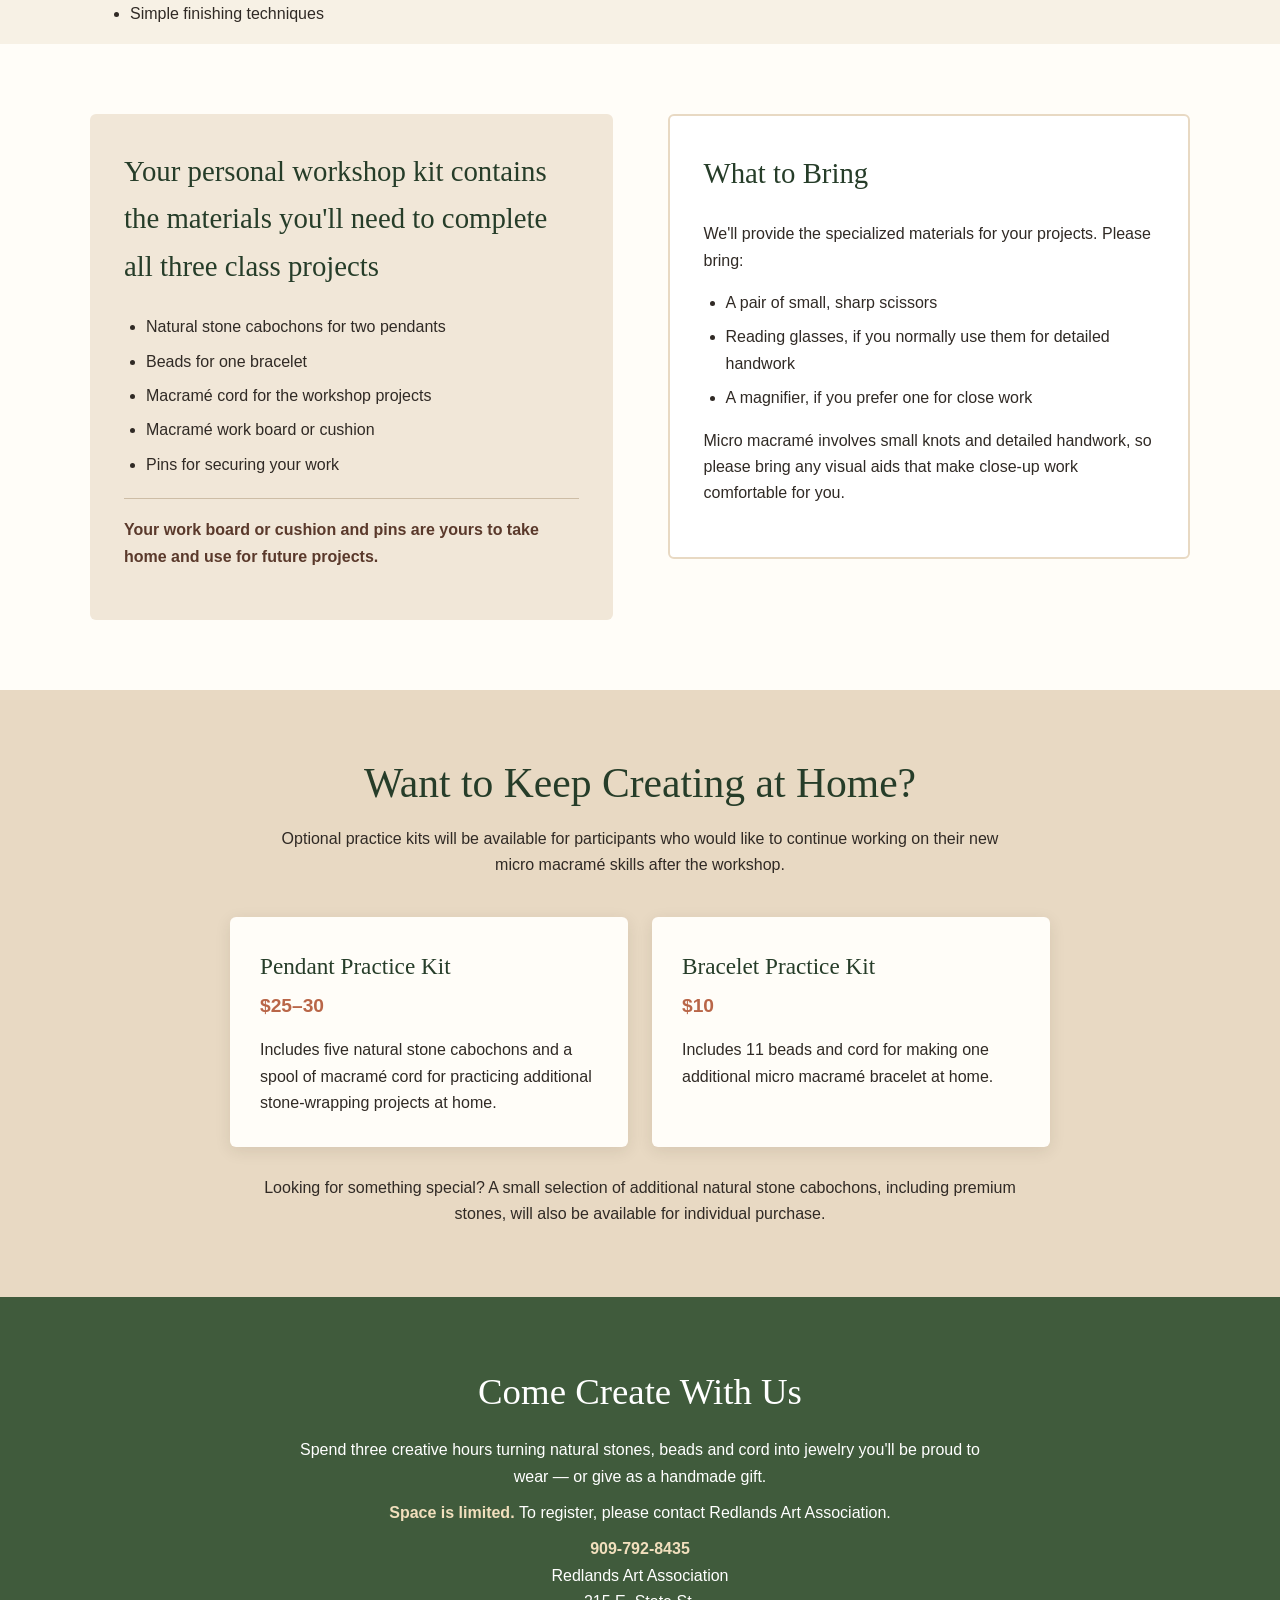
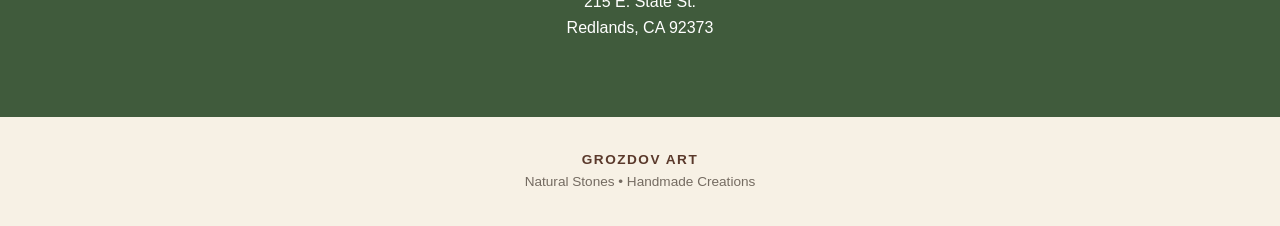
==== commit 7df08c1e: "Update index.html" ====
--- a/micromacrame/index.html
+++ b/micromacrame/index.html
@@ -765,8 +765,15 @@
           essential knots and simple finishing techniques while
           completing three pieces of jewelry:
           <strong>one beaded bracelet and two natural-stone pendants.</strong>
-          No previous macramé or jewelry-making experience is necessary.
+          
         </p>
+        <p>No previous macramé or jewelry-making experience is necessary. 
+          We’ll work step by step, and all materials and tools will be provided, 
+          including cords, beads, and a selection of beautiful stones. 
+          By the end of the workshop, you’ll not only take home three finished pieces, 
+          but also have the basic skills you need to continue experimenting with micro macramé on your own.</p>
+        <p>Come spend a creative afternoon turning stones, cord, 
+          and a few simple knots into jewelry you’ll be proud to wear—or give as a handmade gift.</p>
 
 
         <div class="highlights">
